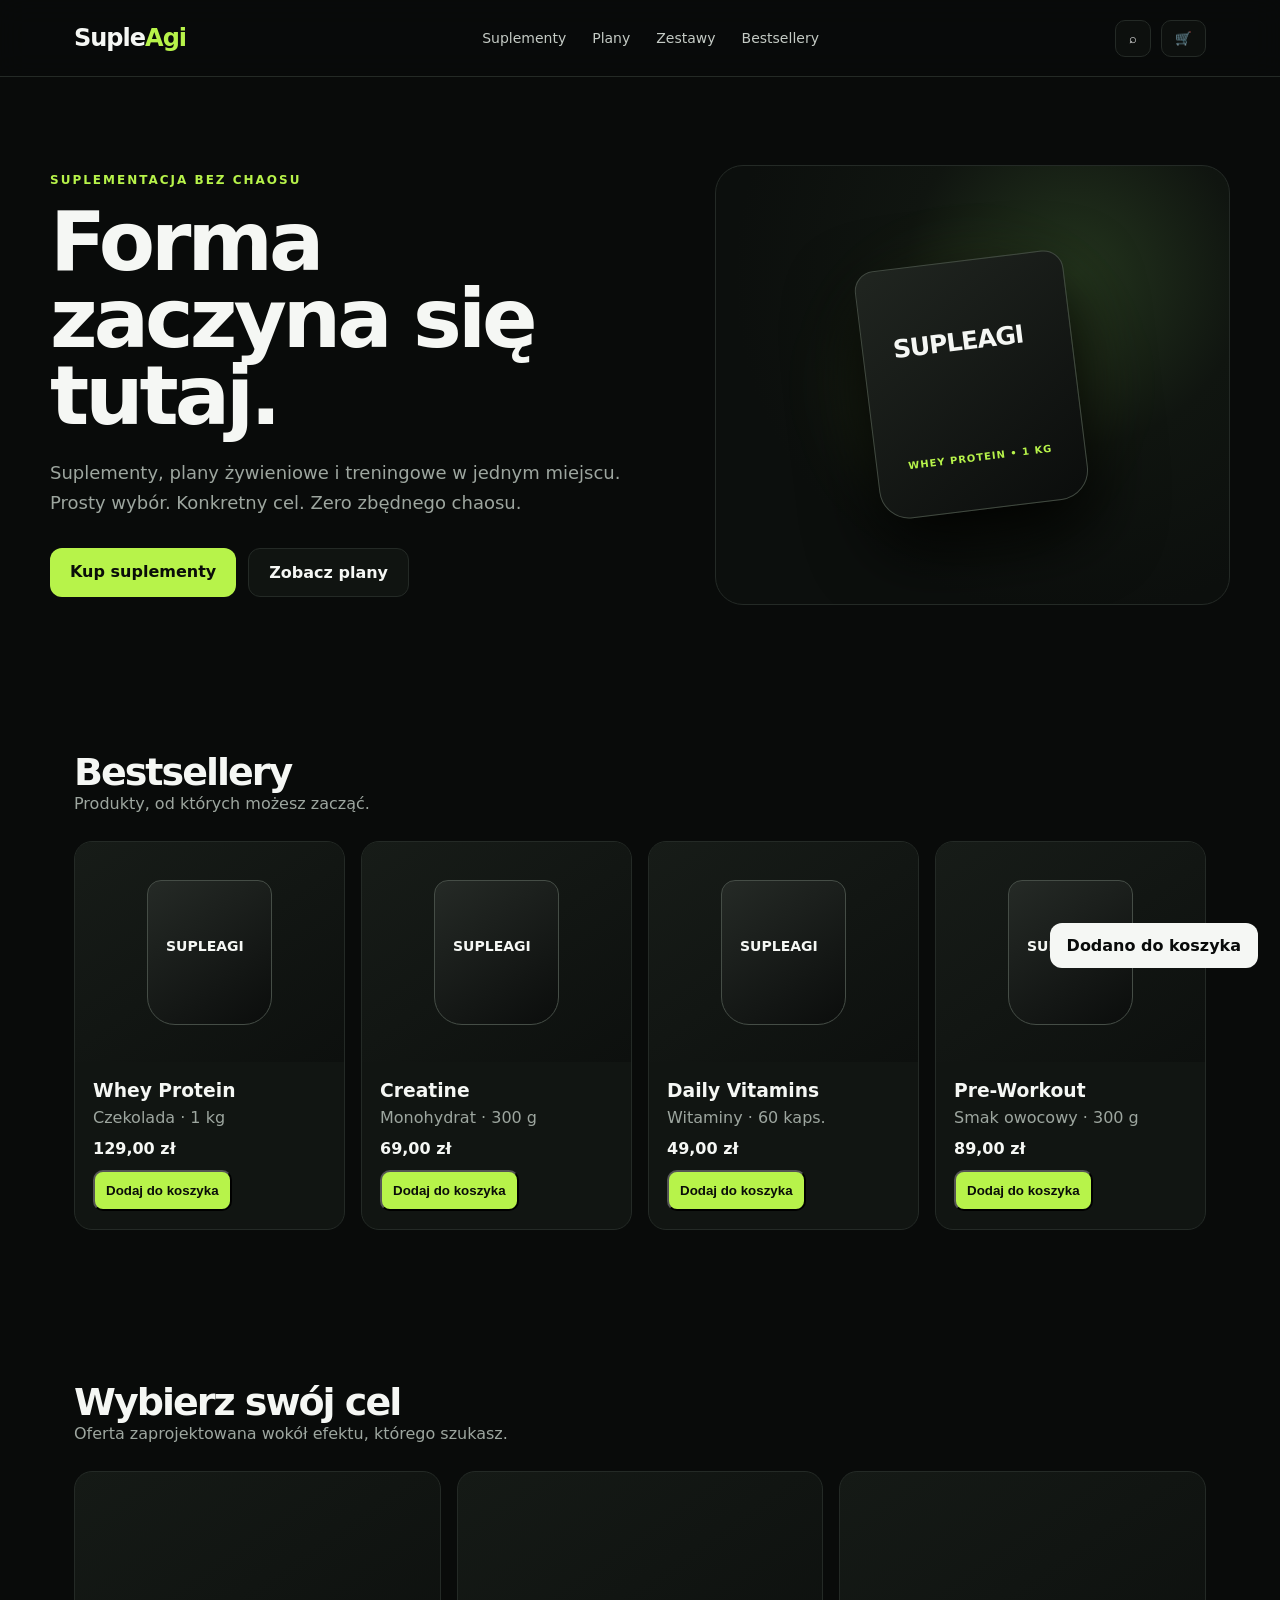
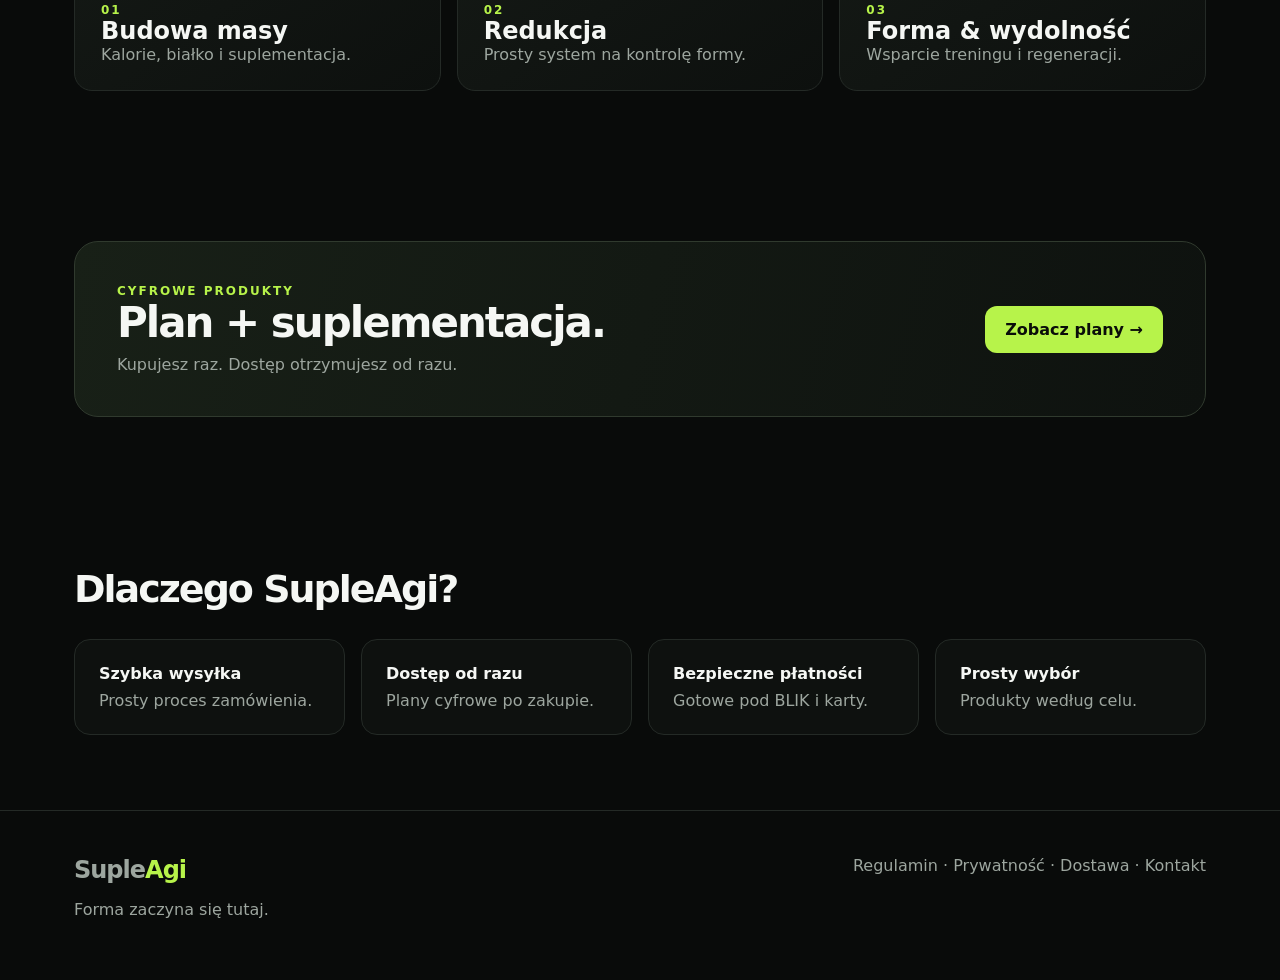
==== supleagi-demo/index.html @ 90909246 "Add SupleAgi storefront demo" ====
<!doctype html>
<html lang="pl">
<head>
<meta charset="utf-8">
<meta name="viewport" content="width=device-width,initial-scale=1">
<title>SupleAgi — Forma zaczyna się tutaj.</title>
<style>
:root{--bg:#090b0a;--card:#111512;--line:#242a26;--text:#f5f7f4;--muted:#9da69f;--accent:#b7f34a;--max:1180px}
*{box-sizing:border-box}html{scroll-behavior:smooth}body{margin:0;background:var(--bg);color:var(--text);font-family:Inter,system-ui,-apple-system,Segoe UI,sans-serif}
a{color:inherit;text-decoration:none}.wrap{max-width:var(--max);margin:auto;padding:0 24px}
header{position:sticky;top:0;z-index:10;background:rgba(9,11,10,.9);backdrop-filter:blur(14px);border-bottom:1px solid var(--line)}
.nav{height:76px;display:flex;align-items:center;justify-content:space-between;gap:24px}.logo{font-weight:900;font-size:24px;letter-spacing:-1px}.logo span{color:var(--accent)}
nav{display:flex;gap:26px;color:#c4cbc5;font-size:14px}nav a:hover{color:var(--accent)}
.actions{display:flex;gap:10px}.icon{border:1px solid var(--line);background:#0d100e;color:white;border-radius:10px;padding:10px 13px}
.hero{padding:88px 0 70px;display:grid;grid-template-columns:1.08fr .92fr;gap:60px;align-items:center}.eyebrow{color:var(--accent);font-size:12px;font-weight:800;letter-spacing:2px;text-transform:uppercase}
h1{font-size:clamp(48px,7vw,82px);line-height:.94;letter-spacing:-4px;margin:16px 0 24px}.lead{color:var(--muted);font-size:18px;line-height:1.65;max-width:590px}
.buttons{display:flex;gap:12px;margin-top:30px;flex-wrap:wrap}.btn{padding:14px 20px;border-radius:12px;font-weight:800}.primary{background:var(--accent);color:#0a0d09}.secondary{border:1px solid var(--line);background:#101411}
.visual{min-height:440px;border:1px solid var(--line);border-radius:28px;background:radial-gradient(circle at 70% 25%,#24351e 0,#101510 35%,#0c0f0d 70%);display:grid;place-items:center;position:relative;overflow:hidden}
.visual:after{content:"";position:absolute;width:260px;height:260px;border-radius:50%;background:rgba(183,243,74,.08);filter:blur(30px)}
.pack{position:relative;z-index:1;width:210px;height:250px;background:linear-gradient(145deg,#202520,#0b0d0c);border:1px solid #414941;border-radius:20px 20px 30px 30px;box-shadow:0 30px 70px #000;transform:rotate(-7deg)}
.pack:before{content:"SUPLEAGI";position:absolute;top:65px;left:30px;font-weight:900;font-size:25px;letter-spacing:-1px}.pack:after{content:"WHEY PROTEIN • 1 KG";position:absolute;left:31px;bottom:46px;color:var(--accent);font-size:10px;font-weight:800;letter-spacing:1px}
section{padding:75px 0}.section-head{display:flex;justify-content:space-between;align-items:end;gap:20px;margin-bottom:28px}.section-head h2{font-size:38px;letter-spacing:-2px;margin:0}.muted{color:var(--muted)}
.grid{display:grid;grid-template-columns:repeat(4,1fr);gap:16px}.card{background:var(--card);border:1px solid var(--line);border-radius:18px;overflow:hidden}.product-img{height:220px;background:linear-gradient(145deg,#171c18,#0d100e);display:grid;place-items:center}.jar{width:125px;height:145px;border-radius:14px 14px 28px 28px;background:linear-gradient(145deg,#252a26,#0b0d0c);border:1px solid #454d46;position:relative}.jar:after{content:"SUPLEAGI";position:absolute;top:57px;left:18px;font-weight:900;font-size:14px}.info{padding:18px}.info h3{margin:0 0 7px}.price{font-weight:900;margin:12px 0}.buy{display:block;text-align:center;background:var(--accent);color:#0a0d09;padding:11px;border-radius:10px;font-weight:800}
.goals{grid-template-columns:repeat(3,1fr)}.goal{min-height:220px;padding:26px;display:flex;flex-direction:column;justify-content:end;background:linear-gradient(145deg,#151a16,#0d100e)}.goal b{font-size:24px}.banner{border:1px solid #303a2e;border-radius:24px;padding:42px;background:linear-gradient(105deg,#182017,#0e120f);display:flex;justify-content:space-between;align-items:center;gap:30px}.banner h2{font-size:42px;letter-spacing:-2px;margin:0 0 8px}
.features{grid-template-columns:repeat(4,1fr)}.feature{padding:24px;border:1px solid var(--line);border-radius:16px;background:#0e110f}.feature strong{display:block;margin-bottom:8px}
footer{border-top:1px solid var(--line);padding:45px 0;color:var(--muted)}.foot{display:flex;justify-content:space-between;gap:30px}.toast{position:fixed;right:22px;bottom:22px;background:#f5f7f4;color:#090b0a;padding:13px 17px;border-radius:12px;font-weight:800;transform:translateY(90px);transition:.25s;z-index:20}.toast.show{transform:translateY(0)}
@media(max-width:850px){nav{display:none}.hero{grid-template-columns:1fr;padding-top:55px}.grid,.features{grid-template-columns:repeat(2,1fr)}.goals{grid-template-columns:1fr}.banner{flex-direction:column;align-items:flex-start}.visual{min-height:340px}}
@media(max-width:560px){.grid,.features{grid-template-columns:1fr}.wrap{padding:0 16px}h1{letter-spacing:-2.5px}.section-head{display:block}.section-head h2{margin-bottom:8px}.foot{flex-direction:column}}
</style>
</head>
<body>
<header><div class="wrap nav"><a class="logo" href="#">Suple<span>Agi</span></a><nav><a href="#suplementy">Suplementy</a><a href="#plany">Plany</a><a href="#zestawy">Zestawy</a><a href="#bestsellery">Bestsellery</a></nav><div class="actions"><button class="icon">⌕</button><button class="icon">🛒</button></div></div></header>

<main>
<section class="hero wrap"><div><div class="eyebrow">Suplementacja bez chaosu</div><h1>Forma zaczyna się tutaj.</h1><p class="lead">Suplementy, plany żywieniowe i treningowe w jednym miejscu. Prosty wybór. Konkretny cel. Zero zbędnego chaosu.</p><div class="buttons"><a class="btn primary" href="#bestsellery">Kup suplementy</a><a class="btn secondary" href="#plany">Zobacz plany</a></div></div><div class="visual"><div class="pack"></div></div></section>

<section id="bestsellery"><div class="wrap"><div class="section-head"><div><h2>Bestsellery</h2><div class="muted">Produkty, od których możesz zacząć.</div></div></div><div class="grid">
<article class="card"><div class="product-img"><div class="jar"></div></div><div class="info"><h3>Whey Protein</h3><div class="muted">Czekolada · 1 kg</div><div class="price">129,00 zł</div><button class="buy" onclick="add('Whey Protein')">Dodaj do koszyka</button></div></article><article class="card"><div class="product-img"><div class="jar"></div></div><div class="info"><h3>Creatine</h3><div class="muted">Monohydrat · 300 g</div><div class="price">69,00 zł</div><button class="buy" onclick="add('Creatine')">Dodaj do koszyka</button></div></article><article class="card"><div class="product-img"><div class="jar"></div></div><div class="info"><h3>Daily Vitamins</h3><div class="muted">Witaminy · 60 kaps.</div><div class="price">49,00 zł</div><button class="buy" onclick="add('Daily Vitamins')">Dodaj do koszyka</button></div></article><article class="card"><div class="product-img"><div class="jar"></div></div><div class="info"><h3>Pre-Workout</h3><div class="muted">Smak owocowy · 300 g</div><div class="price">89,00 zł</div><button class="buy" onclick="add('Pre-Workout')">Dodaj do koszyka</button></div></article>
</div></div></section>

<section id="suplementy"><div class="wrap"><div class="section-head"><div><h2>Wybierz swój cel</h2><div class="muted">Oferta zaprojektowana wokół efektu, którego szukasz.</div></div></div><div class="grid goals"><a class="card goal" href="#"><span class="eyebrow">01</span><b>Budowa masy</b><span class="muted">Kalorie, białko i suplementacja.</span></a><a class="card goal" href="#"><span class="eyebrow">02</span><b>Redukcja</b><span class="muted">Prosty system na kontrolę formy.</span></a><a class="card goal" href="#"><span class="eyebrow">03</span><b>Forma & wydolność</b><span class="muted">Wsparcie treningu i regeneracji.</span></a></div></div></section>

<section id="plany"><div class="wrap"><div class="banner"><div><div class="eyebrow">Cyfrowe produkty</div><h2>Plan + suplementacja.</h2><div class="muted">Kupujesz raz. Dostęp otrzymujesz od razu.</div></div><a class="btn primary" href="#">Zobacz plany →</a></div></div></section>

<section id="zestawy"><div class="wrap"><div class="section-head"><div><h2>Dlaczego SupleAgi?</h2></div></div><div class="grid features"><div class="feature"><strong>Szybka wysyłka</strong><span class="muted">Prosty proces zamówienia.</span></div><div class="feature"><strong>Dostęp od razu</strong><span class="muted">Plany cyfrowe po zakupie.</span></div><div class="feature"><strong>Bezpieczne płatności</strong><span class="muted">Gotowe pod BLIK i karty.</span></div><div class="feature"><strong>Prosty wybór</strong><span class="muted">Produkty według celu.</span></div></div></div></section>
</main>
<footer><div class="wrap foot"><div><b class="logo">Suple<span>Agi</span></b><p>Forma zaczyna się tutaj.</p></div><div>Regulamin · Prywatność · Dostawa · Kontakt</div></div></footer><div id="toast" class="toast">Dodano do koszyka</div>
<script>function add(n){const t=document.getElementById('toast');t.textContent=n+' — dodano do koszyka';t.classList.add('show');setTimeout(()=>t.classList.remove('show'),1800)}</script>
</body></html>
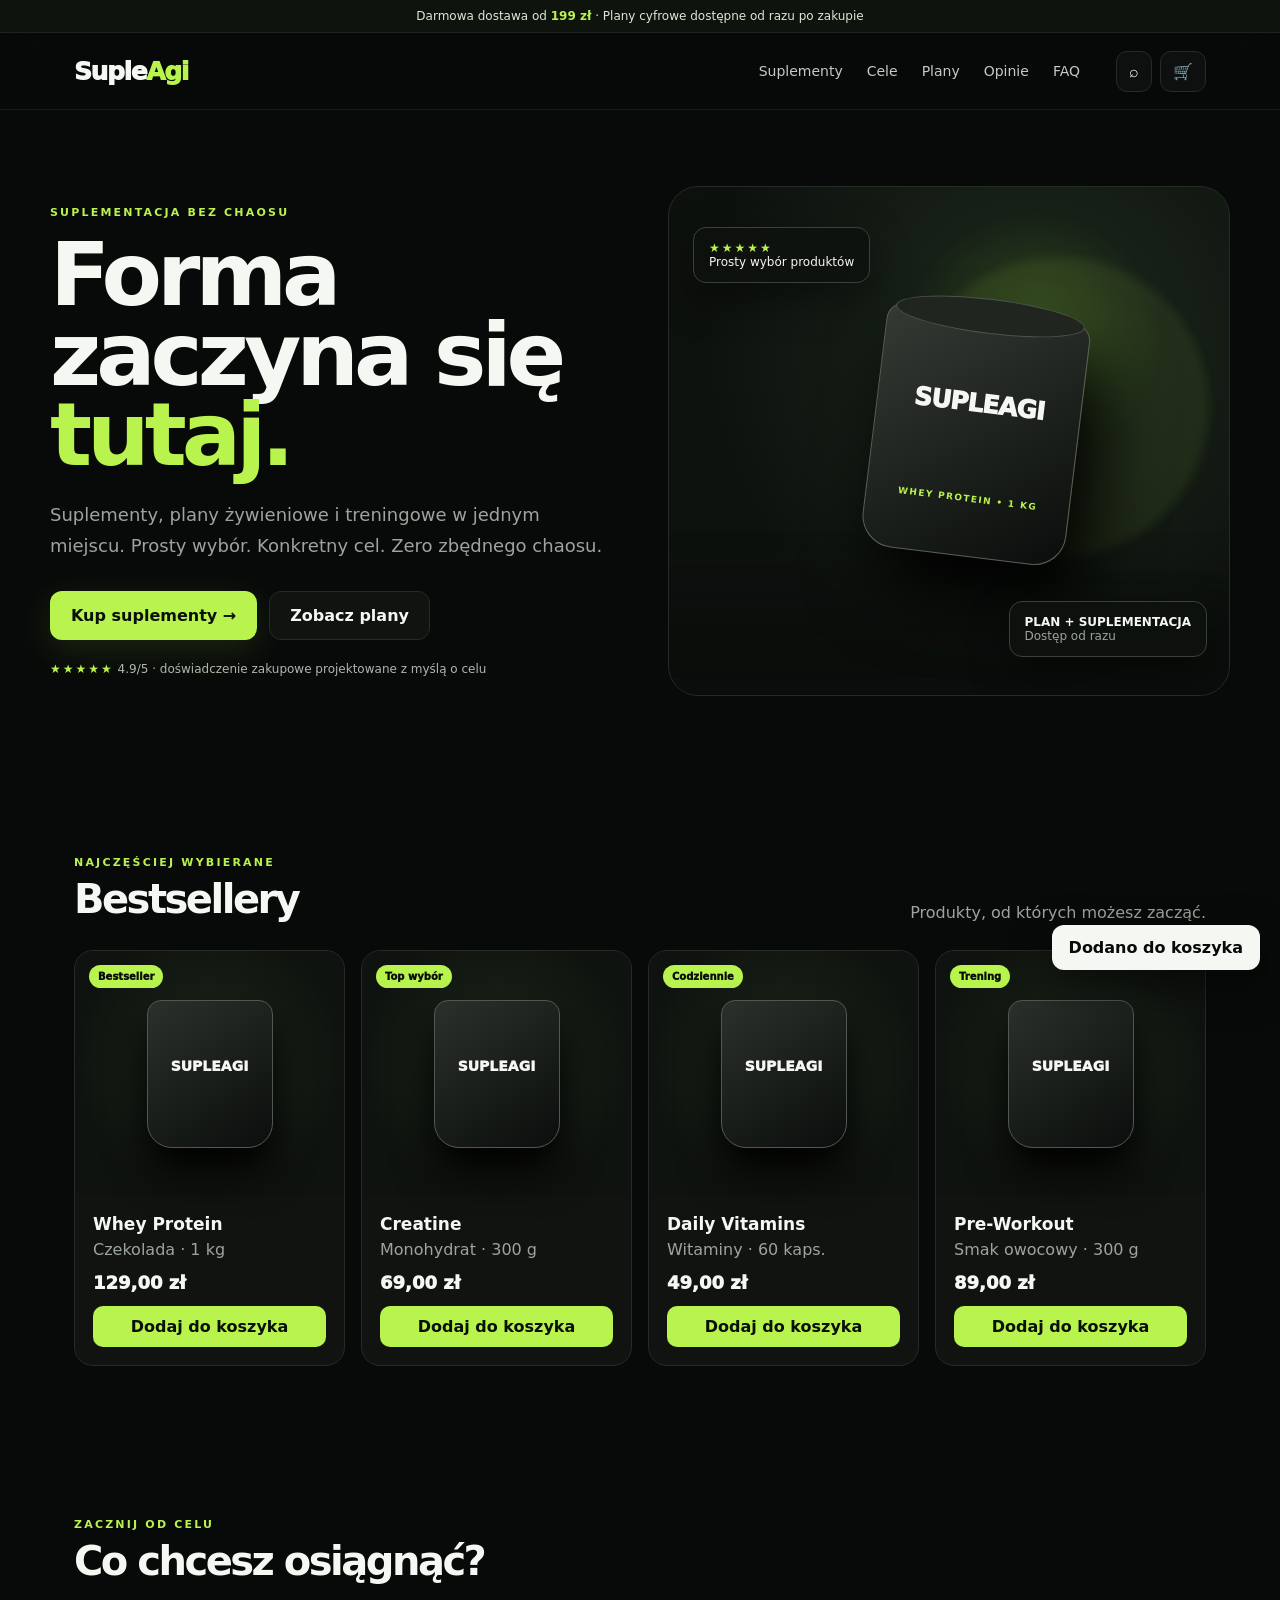
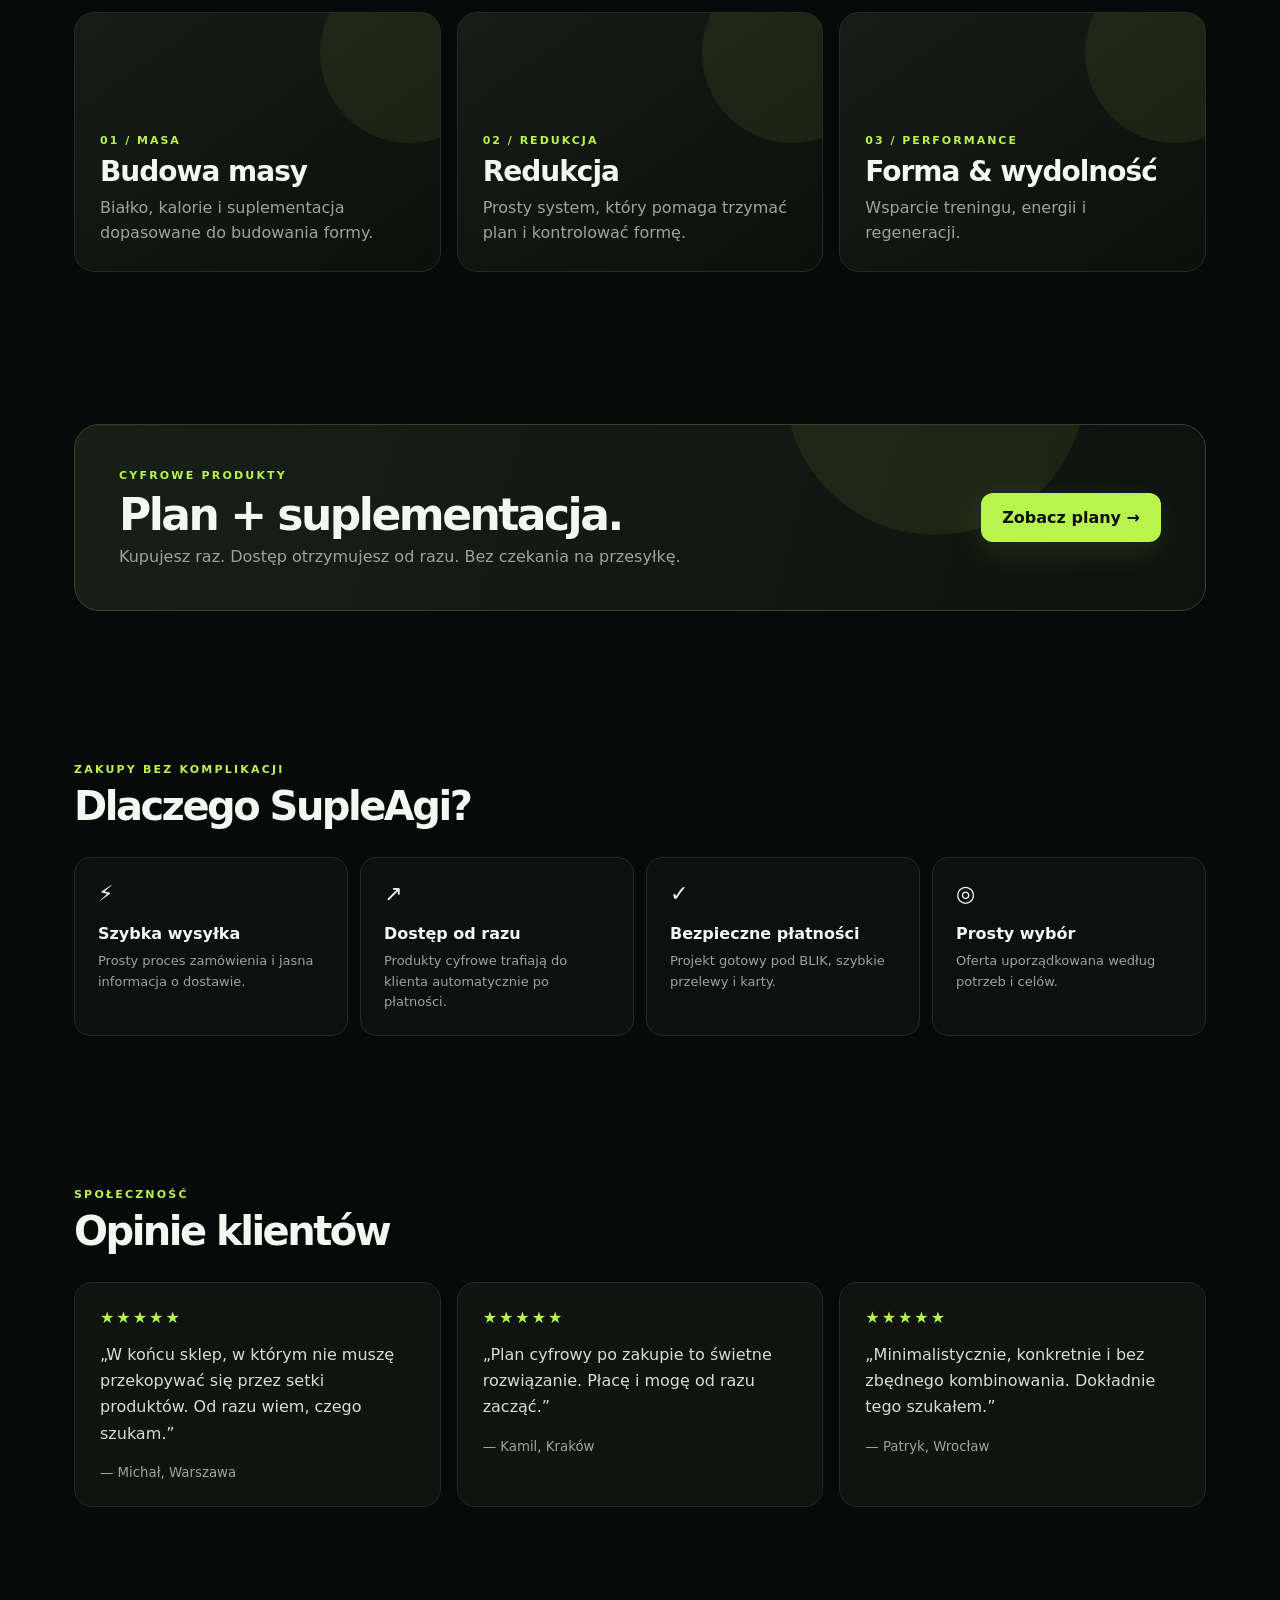
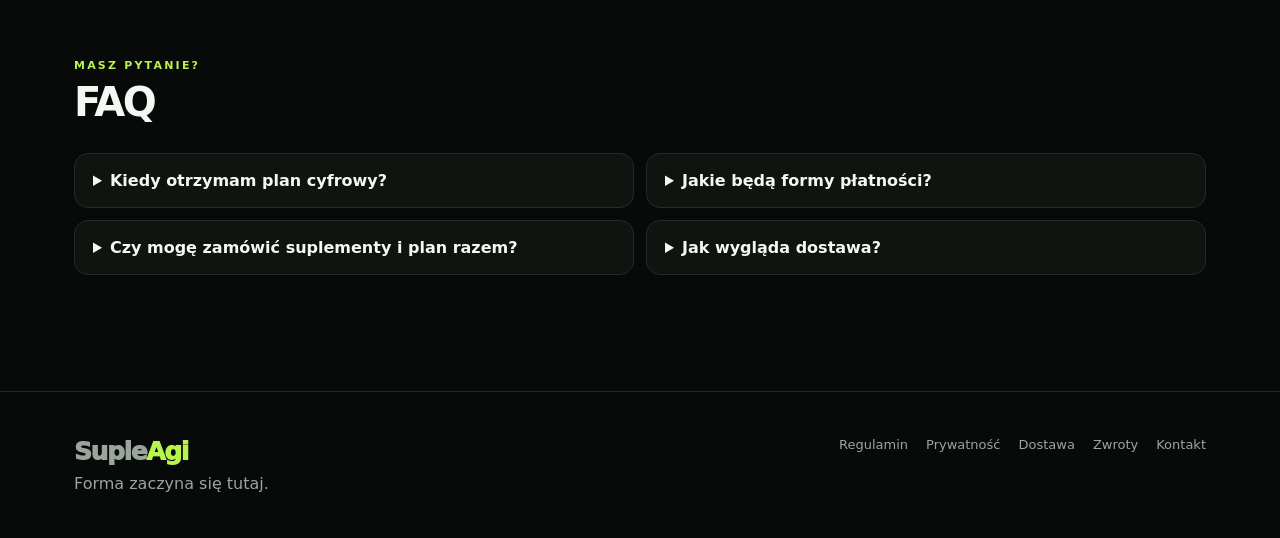
==== commit c7c5dc7c: "Upgrade SupleAgi demo storefront UI" ====
--- a/supleagi-demo/index.html
+++ b/supleagi-demo/index.html
@@ -1,49 +1,75 @@
 <!doctype html>
 <html lang="pl">
 <head>
-<meta charset="utf-8">
-<meta name="viewport" content="width=device-width,initial-scale=1">
+<meta charset="utf-8"><meta name="viewport" content="width=device-width,initial-scale=1">
 <title>SupleAgi — Forma zaczyna się tutaj.</title>
+<meta name="description" content="SupleAgi — suplementy, plany żywieniowe i treningowe.">
 <style>
-:root{--bg:#090b0a;--card:#111512;--line:#242a26;--text:#f5f7f4;--muted:#9da69f;--accent:#b7f34a;--max:1180px}
-*{box-sizing:border-box}html{scroll-behavior:smooth}body{margin:0;background:var(--bg);color:var(--text);font-family:Inter,system-ui,-apple-system,Segoe UI,sans-serif}
-a{color:inherit;text-decoration:none}.wrap{max-width:var(--max);margin:auto;padding:0 24px}
-header{position:sticky;top:0;z-index:10;background:rgba(9,11,10,.9);backdrop-filter:blur(14px);border-bottom:1px solid var(--line)}
-.nav{height:76px;display:flex;align-items:center;justify-content:space-between;gap:24px}.logo{font-weight:900;font-size:24px;letter-spacing:-1px}.logo span{color:var(--accent)}
-nav{display:flex;gap:26px;color:#c4cbc5;font-size:14px}nav a:hover{color:var(--accent)}
-.actions{display:flex;gap:10px}.icon{border:1px solid var(--line);background:#0d100e;color:white;border-radius:10px;padding:10px 13px}
-.hero{padding:88px 0 70px;display:grid;grid-template-columns:1.08fr .92fr;gap:60px;align-items:center}.eyebrow{color:var(--accent);font-size:12px;font-weight:800;letter-spacing:2px;text-transform:uppercase}
-h1{font-size:clamp(48px,7vw,82px);line-height:.94;letter-spacing:-4px;margin:16px 0 24px}.lead{color:var(--muted);font-size:18px;line-height:1.65;max-width:590px}
-.buttons{display:flex;gap:12px;margin-top:30px;flex-wrap:wrap}.btn{padding:14px 20px;border-radius:12px;font-weight:800}.primary{background:var(--accent);color:#0a0d09}.secondary{border:1px solid var(--line);background:#101411}
-.visual{min-height:440px;border:1px solid var(--line);border-radius:28px;background:radial-gradient(circle at 70% 25%,#24351e 0,#101510 35%,#0c0f0d 70%);display:grid;place-items:center;position:relative;overflow:hidden}
-.visual:after{content:"";position:absolute;width:260px;height:260px;border-radius:50%;background:rgba(183,243,74,.08);filter:blur(30px)}
-.pack{position:relative;z-index:1;width:210px;height:250px;background:linear-gradient(145deg,#202520,#0b0d0c);border:1px solid #414941;border-radius:20px 20px 30px 30px;box-shadow:0 30px 70px #000;transform:rotate(-7deg)}
-.pack:before{content:"SUPLEAGI";position:absolute;top:65px;left:30px;font-weight:900;font-size:25px;letter-spacing:-1px}.pack:after{content:"WHEY PROTEIN • 1 KG";position:absolute;left:31px;bottom:46px;color:var(--accent);font-size:10px;font-weight:800;letter-spacing:1px}
-section{padding:75px 0}.section-head{display:flex;justify-content:space-between;align-items:end;gap:20px;margin-bottom:28px}.section-head h2{font-size:38px;letter-spacing:-2px;margin:0}.muted{color:var(--muted)}
-.grid{display:grid;grid-template-columns:repeat(4,1fr);gap:16px}.card{background:var(--card);border:1px solid var(--line);border-radius:18px;overflow:hidden}.product-img{height:220px;background:linear-gradient(145deg,#171c18,#0d100e);display:grid;place-items:center}.jar{width:125px;height:145px;border-radius:14px 14px 28px 28px;background:linear-gradient(145deg,#252a26,#0b0d0c);border:1px solid #454d46;position:relative}.jar:after{content:"SUPLEAGI";position:absolute;top:57px;left:18px;font-weight:900;font-size:14px}.info{padding:18px}.info h3{margin:0 0 7px}.price{font-weight:900;margin:12px 0}.buy{display:block;text-align:center;background:var(--accent);color:#0a0d09;padding:11px;border-radius:10px;font-weight:800}
-.goals{grid-template-columns:repeat(3,1fr)}.goal{min-height:220px;padding:26px;display:flex;flex-direction:column;justify-content:end;background:linear-gradient(145deg,#151a16,#0d100e)}.goal b{font-size:24px}.banner{border:1px solid #303a2e;border-radius:24px;padding:42px;background:linear-gradient(105deg,#182017,#0e120f);display:flex;justify-content:space-between;align-items:center;gap:30px}.banner h2{font-size:42px;letter-spacing:-2px;margin:0 0 8px}
-.features{grid-template-columns:repeat(4,1fr)}.feature{padding:24px;border:1px solid var(--line);border-radius:16px;background:#0e110f}.feature strong{display:block;margin-bottom:8px}
-footer{border-top:1px solid var(--line);padding:45px 0;color:var(--muted)}.foot{display:flex;justify-content:space-between;gap:30px}.toast{position:fixed;right:22px;bottom:22px;background:#f5f7f4;color:#090b0a;padding:13px 17px;border-radius:12px;font-weight:800;transform:translateY(90px);transition:.25s;z-index:20}.toast.show{transform:translateY(0)}
-@media(max-width:850px){nav{display:none}.hero{grid-template-columns:1fr;padding-top:55px}.grid,.features{grid-template-columns:repeat(2,1fr)}.goals{grid-template-columns:1fr}.banner{flex-direction:column;align-items:flex-start}.visual{min-height:340px}}
-@media(max-width:560px){.grid,.features{grid-template-columns:1fr}.wrap{padding:0 16px}h1{letter-spacing:-2.5px}.section-head{display:block}.section-head h2{margin-bottom:8px}.foot{flex-direction:column}}
+:root{--bg:#080a09;--surface:#101310;--surface2:#151915;--line:#252b26;--text:#f5f7f3;--muted:#9ca59d;--green:#b9f34d;--green2:#d7ff86;--max:1180px}
+*{box-sizing:border-box}html{scroll-behavior:smooth}body{margin:0;background:var(--bg);color:var(--text);font-family:Inter,ui-sans-serif,system-ui,-apple-system,Segoe UI,sans-serif}a{text-decoration:none;color:inherit}button{font:inherit;cursor:pointer}.wrap{max-width:var(--max);margin:auto;padding:0 24px}
+.top{background:#0e130d;border-bottom:1px solid #1d241d;text-align:center;padding:9px;color:#dce8d4;font-size:12px}.top b{color:var(--green)}
+header{position:sticky;top:0;z-index:50;background:rgba(8,10,9,.82);backdrop-filter:blur(18px);border-bottom:1px solid rgba(255,255,255,.07)}.nav{height:76px;display:flex;align-items:center;gap:28px}.logo{font-size:25px;font-weight:950;letter-spacing:-1.4px}.logo span{color:var(--green)}nav{display:flex;gap:24px;margin-left:auto;color:#c4cbc4;font-size:14px}nav a:hover{color:var(--green)}.nav-actions{display:flex;gap:8px;margin-left:8px}.ico{border:1px solid var(--line);background:#0d100e;color:#fff;border-radius:11px;padding:10px 12px}
+.hero{padding:76px 0 84px;display:grid;grid-template-columns:1fr 1fr;gap:55px;align-items:center}.eyebrow{color:var(--green);font-size:11px;font-weight:900;letter-spacing:2.2px;text-transform:uppercase}.hero h1{font-size:clamp(54px,7vw,88px);line-height:.91;letter-spacing:-5px;margin:16px 0 25px}.hero h1 em{font-style:normal;color:var(--green)}.lead{font-size:18px;line-height:1.7;color:var(--muted);max-width:590px}.actions{display:flex;gap:12px;margin-top:30px;flex-wrap:wrap}.btn{display:inline-flex;align-items:center;justify-content:center;padding:14px 20px;border-radius:12px;font-weight:900;border:1px solid transparent}.primary{background:var(--green);color:#091008;box-shadow:0 10px 35px rgba(185,243,77,.12)}.secondary{background:#101310;border-color:var(--line)}.secondary:hover{border-color:#4b554c}
+.hero-art{min-height:510px;border:1px solid var(--line);border-radius:30px;position:relative;overflow:hidden;background:radial-gradient(circle at 65% 30%,#30491f 0,#172017 25%,#0d110e 66%)}.hero-art:before{content:"";position:absolute;inset:auto -10% -25% -10%;height:55%;background:linear-gradient(transparent,#070907);filter:blur(10px)}.orb{position:absolute;width:300px;height:300px;border-radius:50%;background:rgba(185,243,77,.08);filter:blur(5px);right:20px;top:70px}
+.tub{position:absolute;z-index:2;width:205px;height:245px;right:27%;top:125px;border-radius:18px 18px 32px 32px;border:1px solid #566052;background:linear-gradient(145deg,#343a34,#0a0d0b);box-shadow:20px 40px 70px #000;transform:rotate(7deg)}.tub:before{content:"SUPLEAGI";position:absolute;left:23px;right:23px;top:76px;text-align:center;font-weight:950;font-size:25px;letter-spacing:-1px}.tub:after{content:"WHEY PROTEIN • 1 KG";position:absolute;left:23px;right:23px;bottom:52px;text-align:center;color:var(--green);font-size:9px;font-weight:900;letter-spacing:1.4px}.lid{position:absolute;width:190px;height:35px;left:7px;top:-15px;border-radius:50%;background:#20251f;border:1px solid #4b534b}
+.float{position:absolute;z-index:3;background:rgba(15,18,15,.86);border:1px solid #394239;backdrop-filter:blur(10px);padding:13px 15px;border-radius:13px;box-shadow:0 15px 40px #0006;font-size:12px}.f1{left:24px;top:40px}.f2{right:22px;bottom:38px}.stars{color:var(--green);letter-spacing:2px}
+section{padding:76px 0}.section-title{display:flex;justify-content:space-between;align-items:end;gap:25px;margin-bottom:28px}.section-title h2{font-size:40px;letter-spacing:-2.5px;margin:7px 0 0}.section-title p{margin:0;color:var(--muted)}
+.products{display:grid;grid-template-columns:repeat(4,1fr);gap:16px}.product{background:var(--surface);border:1px solid var(--line);border-radius:19px;overflow:hidden;transition:.25s}.product:hover{transform:translateY(-5px);border-color:#465044}.pimage{height:245px;display:grid;place-items:center;background:radial-gradient(circle at 50% 45%,#1e2a1c,#0f130f 70%);position:relative}.badge{position:absolute;top:14px;left:14px;background:var(--green);color:#091008;font-size:10px;font-weight:950;padding:6px 9px;border-radius:999px}.mini-tub{width:126px;height:148px;border-radius:14px 14px 25px 25px;border:1px solid #505850;background:linear-gradient(145deg,#2a302b,#0b0e0c);position:relative;box-shadow:0 25px 40px #000}.mini-tub:after{content:"SUPLEAGI";position:absolute;top:57px;left:0;right:0;text-align:center;font-weight:950;font-size:14px}.pinfo{padding:18px}.pinfo h3{margin:0 0 6px;font-size:17px}.muted{color:var(--muted)}.price{font-size:18px;font-weight:950;margin:13px 0}.buy{width:100%;border:0;background:var(--green);color:#091008;border-radius:10px;padding:11px;font-weight:900}.buy:hover{background:var(--green2)}
+.goal-grid{display:grid;grid-template-columns:repeat(3,1fr);gap:16px}.goal{min-height:260px;border:1px solid var(--line);border-radius:20px;padding:25px;display:flex;flex-direction:column;justify-content:end;position:relative;overflow:hidden;background:linear-gradient(145deg,#171c17,#0c100d)}.goal:before{content:"";position:absolute;width:180px;height:180px;border-radius:50%;background:rgba(185,243,77,.07);right:-60px;top:-50px}.goal .num{color:var(--green);font-size:11px;font-weight:900;letter-spacing:2px}.goal h3{font-size:28px;letter-spacing:-1px;margin:8px 0}.goal p{margin:0;line-height:1.55}
+.plan{border:1px solid #35432e;border-radius:25px;padding:44px;background:linear-gradient(105deg,#172016,#0d120e);display:grid;grid-template-columns:1fr auto;gap:30px;align-items:center;position:relative;overflow:hidden}.plan:after{content:"";position:absolute;width:300px;height:300px;border-radius:50%;background:rgba(185,243,77,.08);right:120px;top:-190px}.plan h2{font-size:44px;letter-spacing:-2.5px;margin:7px 0}.plan p{color:var(--muted);margin:0}.plan .btn{position:relative;z-index:1}
+.perks{display:grid;grid-template-columns:repeat(4,1fr);gap:12px}.perk{padding:23px;border:1px solid var(--line);background:#0d100e;border-radius:16px}.perk .symbol{font-size:22px;margin-bottom:18px}.perk strong{display:block;margin-bottom:7px}.perk span{font-size:13px;line-height:1.5;color:var(--muted)}
+.testimonials{display:grid;grid-template-columns:repeat(3,1fr);gap:16px}.quote{padding:25px;border:1px solid var(--line);border-radius:18px;background:var(--surface)}.quote p{line-height:1.65;color:#d8ddd8;margin:15px 0}.quote small{color:var(--muted)}
+.faq{display:grid;grid-template-columns:1fr 1fr;gap:12px}.faq details{border:1px solid var(--line);background:var(--surface);border-radius:14px;padding:17px 18px}.faq summary{cursor:pointer;font-weight:800}.faq p{color:var(--muted);line-height:1.6}
+footer{margin-top:40px;border-top:1px solid var(--line);padding:45px 0;color:var(--muted)}.footer{display:flex;justify-content:space-between;gap:30px}.footer-links{display:flex;gap:18px;flex-wrap:wrap;font-size:13px}
+.cart{position:fixed;right:20px;bottom:20px;z-index:100;background:#f5f7f3;color:#090b09;padding:13px 17px;border-radius:12px;font-weight:900;box-shadow:0 15px 40px #0008;transform:translateY(90px);transition:.25s}.cart.show{transform:translateY(0)}
+@media(max-width:900px){nav{display:none}.hero{grid-template-columns:1fr}.hero-art{min-height:420px}.products{grid-template-columns:repeat(2,1fr)}.perks{grid-template-columns:repeat(2,1fr)}.testimonials,.faq{grid-template-columns:1fr}.plan{grid-template-columns:1fr}.goal-grid{grid-template-columns:1fr}}
+@media(max-width:560px){.wrap{padding:0 16px}.hero{padding-top:48px}.hero h1{font-size:54px;letter-spacing:-3px}.hero-art{min-height:350px}.tub{transform:scale(.8) rotate(7deg);right:17%;top:90px}.products,.perks{grid-template-columns:1fr}.section-title{display:block}.section-title h2{font-size:34px}.plan h2{font-size:35px}.footer{flex-direction:column}}
 </style>
 </head>
 <body>
-<header><div class="wrap nav"><a class="logo" href="#">Suple<span>Agi</span></a><nav><a href="#suplementy">Suplementy</a><a href="#plany">Plany</a><a href="#zestawy">Zestawy</a><a href="#bestsellery">Bestsellery</a></nav><div class="actions"><button class="icon">⌕</button><button class="icon">🛒</button></div></div></header>
+<div class="top">Darmowa dostawa od <b>199 zł</b> · Plany cyfrowe dostępne od razu po zakupie</div>
+<header><div class="wrap nav"><a class="logo" href="#">Suple<span>Agi</span></a><nav><a href="#produkty">Suplementy</a><a href="#cele">Cele</a><a href="#plany">Plany</a><a href="#opinie">Opinie</a><a href="#faq">FAQ</a></nav><div class="nav-actions"><button class="ico" aria-label="Szukaj">⌕</button><button class="ico" aria-label="Koszyk">🛒</button></div></div></header>
 
 <main>
-<section class="hero wrap"><div><div class="eyebrow">Suplementacja bez chaosu</div><h1>Forma zaczyna się tutaj.</h1><p class="lead">Suplementy, plany żywieniowe i treningowe w jednym miejscu. Prosty wybór. Konkretny cel. Zero zbędnego chaosu.</p><div class="buttons"><a class="btn primary" href="#bestsellery">Kup suplementy</a><a class="btn secondary" href="#plany">Zobacz plany</a></div></div><div class="visual"><div class="pack"></div></div></section>
+<section class="hero wrap"><div><div class="eyebrow">Suplementacja bez chaosu</div><h1>Forma zaczyna się <em>tutaj.</em></h1><p class="lead">Suplementy, plany żywieniowe i treningowe w jednym miejscu. Prosty wybór. Konkretny cel. Zero zbędnego chaosu.</p><div class="actions"><a class="btn primary" href="#produkty">Kup suplementy →</a><a class="btn secondary" href="#plany">Zobacz plany</a></div><div style="margin-top:22px;font-size:12px;color:#aeb7ae"><span class="stars">★★★★★</span> 4.9/5 · doświadczenie zakupowe projektowane z myślą o celu</div></div>
+<div class="hero-art"><div class="orb"></div><div class="float f1"><span class="stars">★★★★★</span><br>Prosty wybór produktów</div><div class="tub"><div class="lid"></div></div><div class="float f2"><b>PLAN + SUPLEMENTACJA</b><br><span class="muted">Dostęp od razu</span></div></div></section>
 
-<section id="bestsellery"><div class="wrap"><div class="section-head"><div><h2>Bestsellery</h2><div class="muted">Produkty, od których możesz zacząć.</div></div></div><div class="grid">
-<article class="card"><div class="product-img"><div class="jar"></div></div><div class="info"><h3>Whey Protein</h3><div class="muted">Czekolada · 1 kg</div><div class="price">129,00 zł</div><button class="buy" onclick="add('Whey Protein')">Dodaj do koszyka</button></div></article><article class="card"><div class="product-img"><div class="jar"></div></div><div class="info"><h3>Creatine</h3><div class="muted">Monohydrat · 300 g</div><div class="price">69,00 zł</div><button class="buy" onclick="add('Creatine')">Dodaj do koszyka</button></div></article><article class="card"><div class="product-img"><div class="jar"></div></div><div class="info"><h3>Daily Vitamins</h3><div class="muted">Witaminy · 60 kaps.</div><div class="price">49,00 zł</div><button class="buy" onclick="add('Daily Vitamins')">Dodaj do koszyka</button></div></article><article class="card"><div class="product-img"><div class="jar"></div></div><div class="info"><h3>Pre-Workout</h3><div class="muted">Smak owocowy · 300 g</div><div class="price">89,00 zł</div><button class="buy" onclick="add('Pre-Workout')">Dodaj do koszyka</button></div></article>
+<section id="produkty"><div class="wrap"><div class="section-title"><div><div class="eyebrow">Najczęściej wybierane</div><h2>Bestsellery</h2></div><p>Produkty, od których możesz zacząć.</p></div><div class="products">
+<article class="product"><div class="pimage"><span class="badge">Bestseller</span><div class="mini-tub"></div></div><div class="pinfo"><h3>Whey Protein</h3><div class="muted">Czekolada · 1 kg</div><div class="price">129,00 zł</div><button class="buy" onclick="add('Whey Protein')">Dodaj do koszyka</button></div></article><article class="product"><div class="pimage"><span class="badge">Top wybór</span><div class="mini-tub"></div></div><div class="pinfo"><h3>Creatine</h3><div class="muted">Monohydrat · 300 g</div><div class="price">69,00 zł</div><button class="buy" onclick="add('Creatine')">Dodaj do koszyka</button></div></article><article class="product"><div class="pimage"><span class="badge">Codziennie</span><div class="mini-tub"></div></div><div class="pinfo"><h3>Daily Vitamins</h3><div class="muted">Witaminy · 60 kaps.</div><div class="price">49,00 zł</div><button class="buy" onclick="add('Daily Vitamins')">Dodaj do koszyka</button></div></article><article class="product"><div class="pimage"><span class="badge">Trening</span><div class="mini-tub"></div></div><div class="pinfo"><h3>Pre-Workout</h3><div class="muted">Smak owocowy · 300 g</div><div class="price">89,00 zł</div><button class="buy" onclick="add('Pre-Workout')">Dodaj do koszyka</button></div></article>
 </div></div></section>
 
-<section id="suplementy"><div class="wrap"><div class="section-head"><div><h2>Wybierz swój cel</h2><div class="muted">Oferta zaprojektowana wokół efektu, którego szukasz.</div></div></div><div class="grid goals"><a class="card goal" href="#"><span class="eyebrow">01</span><b>Budowa masy</b><span class="muted">Kalorie, białko i suplementacja.</span></a><a class="card goal" href="#"><span class="eyebrow">02</span><b>Redukcja</b><span class="muted">Prosty system na kontrolę formy.</span></a><a class="card goal" href="#"><span class="eyebrow">03</span><b>Forma & wydolność</b><span class="muted">Wsparcie treningu i regeneracji.</span></a></div></div></section>
+<section id="cele"><div class="wrap"><div class="section-title"><div><div class="eyebrow">Zacznij od celu</div><h2>Co chcesz osiągnąć?</h2></div></div><div class="goal-grid">
+<a class="goal" href="#"><span class="num">01 / MASA</span><h3>Budowa masy</h3><p class="muted">Białko, kalorie i suplementacja dopasowane do budowania formy.</p></a>
+<a class="goal" href="#"><span class="num">02 / REDUKCJA</span><h3>Redukcja</h3><p class="muted">Prosty system, który pomaga trzymać plan i kontrolować formę.</p></a>
+<a class="goal" href="#"><span class="num">03 / PERFORMANCE</span><h3>Forma & wydolność</h3><p class="muted">Wsparcie treningu, energii i regeneracji.</p></a>
+</div></div></section>
 
-<section id="plany"><div class="wrap"><div class="banner"><div><div class="eyebrow">Cyfrowe produkty</div><h2>Plan + suplementacja.</h2><div class="muted">Kupujesz raz. Dostęp otrzymujesz od razu.</div></div><a class="btn primary" href="#">Zobacz plany →</a></div></div></section>
+<section id="plany"><div class="wrap"><div class="plan"><div><div class="eyebrow">Cyfrowe produkty</div><h2>Plan + suplementacja.</h2><p>Kupujesz raz. Dostęp otrzymujesz od razu. Bez czekania na przesyłkę.</p></div><a class="btn primary" href="#">Zobacz plany →</a></div></div></section>
 
-<section id="zestawy"><div class="wrap"><div class="section-head"><div><h2>Dlaczego SupleAgi?</h2></div></div><div class="grid features"><div class="feature"><strong>Szybka wysyłka</strong><span class="muted">Prosty proces zamówienia.</span></div><div class="feature"><strong>Dostęp od razu</strong><span class="muted">Plany cyfrowe po zakupie.</span></div><div class="feature"><strong>Bezpieczne płatności</strong><span class="muted">Gotowe pod BLIK i karty.</span></div><div class="feature"><strong>Prosty wybór</strong><span class="muted">Produkty według celu.</span></div></div></div></section>
+<section><div class="wrap"><div class="section-title"><div><div class="eyebrow">Zakupy bez komplikacji</div><h2>Dlaczego SupleAgi?</h2></div></div><div class="perks">
+<div class="perk"><div class="symbol">⚡</div><strong>Szybka wysyłka</strong><span>Prosty proces zamówienia i jasna informacja o dostawie.</span></div>
+<div class="perk"><div class="symbol">↗</div><strong>Dostęp od razu</strong><span>Produkty cyfrowe trafiają do klienta automatycznie po płatności.</span></div>
+<div class="perk"><div class="symbol">✓</div><strong>Bezpieczne płatności</strong><span>Projekt gotowy pod BLIK, szybkie przelewy i karty.</span></div>
+<div class="perk"><div class="symbol">◎</div><strong>Prosty wybór</strong><span>Oferta uporządkowana według potrzeb i celów.</span></div>
+</div></div></section>
+
+<section id="opinie"><div class="wrap"><div class="section-title"><div><div class="eyebrow">Społeczność</div><h2>Opinie klientów</h2></div></div><div class="testimonials">
+<div class="quote"><span class="stars">★★★★★</span><p>„W końcu sklep, w którym nie muszę przekopywać się przez setki produktów. Od razu wiem, czego szukam.”</p><small>— Michał, Warszawa</small></div>
+<div class="quote"><span class="stars">★★★★★</span><p>„Plan cyfrowy po zakupie to świetne rozwiązanie. Płacę i mogę od razu zacząć.”</p><small>— Kamil, Kraków</small></div>
+<div class="quote"><span class="stars">★★★★★</span><p>„Minimalistycznie, konkretnie i bez zbędnego kombinowania. Dokładnie tego szukałem.”</p><small>— Patryk, Wrocław</small></div>
+</div></div></section>
+
+<section id="faq"><div class="wrap"><div class="section-title"><div><div class="eyebrow">Masz pytanie?</div><h2>FAQ</h2></div></div><div class="faq">
+<details><summary>Kiedy otrzymam plan cyfrowy?</summary><p>W docelowym sklepie dostęp może być wysyłany automatycznie po zaksięgowaniu płatności.</p></details>
+<details><summary>Jakie będą formy płatności?</summary><p>Demo jest przygotowane pod integrację z BLIK, kartami i szybkimi przelewami.</p></details>
+<details><summary>Czy mogę zamówić suplementy i plan razem?</summary><p>Tak. Docelowy koszyk WooCommerce może obsługiwać produkty fizyczne i cyfrowe w jednym zamówieniu.</p></details>
+<details><summary>Jak wygląda dostawa?</summary><p>Sklep można skonfigurować z dostawą kurierską oraz paczkomatami, np. przez integrację z operatorem logistycznym.</p></details>
+</div></div></section>
 </main>
-<footer><div class="wrap foot"><div><b class="logo">Suple<span>Agi</span></b><p>Forma zaczyna się tutaj.</p></div><div>Regulamin · Prywatność · Dostawa · Kontakt</div></div></footer><div id="toast" class="toast">Dodano do koszyka</div>
-<script>function add(n){const t=document.getElementById('toast');t.textContent=n+' — dodano do koszyka';t.classList.add('show');setTimeout(()=>t.classList.remove('show'),1800)}</script>
+
+<footer><div class="wrap footer"><div><div class="logo">Suple<span>Agi</span></div><div style="margin-top:8px">Forma zaczyna się tutaj.</div></div><div class="footer-links"><a href="#">Regulamin</a><a href="#">Prywatność</a><a href="#">Dostawa</a><a href="#">Zwroty</a><a href="#">Kontakt</a></div></div></footer>
+<div id="cart" class="cart">Dodano do koszyka</div>
+<script>
+function add(name){const c=document.getElementById('cart');c.textContent=name+' — dodano do koszyka';c.classList.add('show');setTimeout(()=>c.classList.remove('show'),1900)}
+</script>
 </body></html>
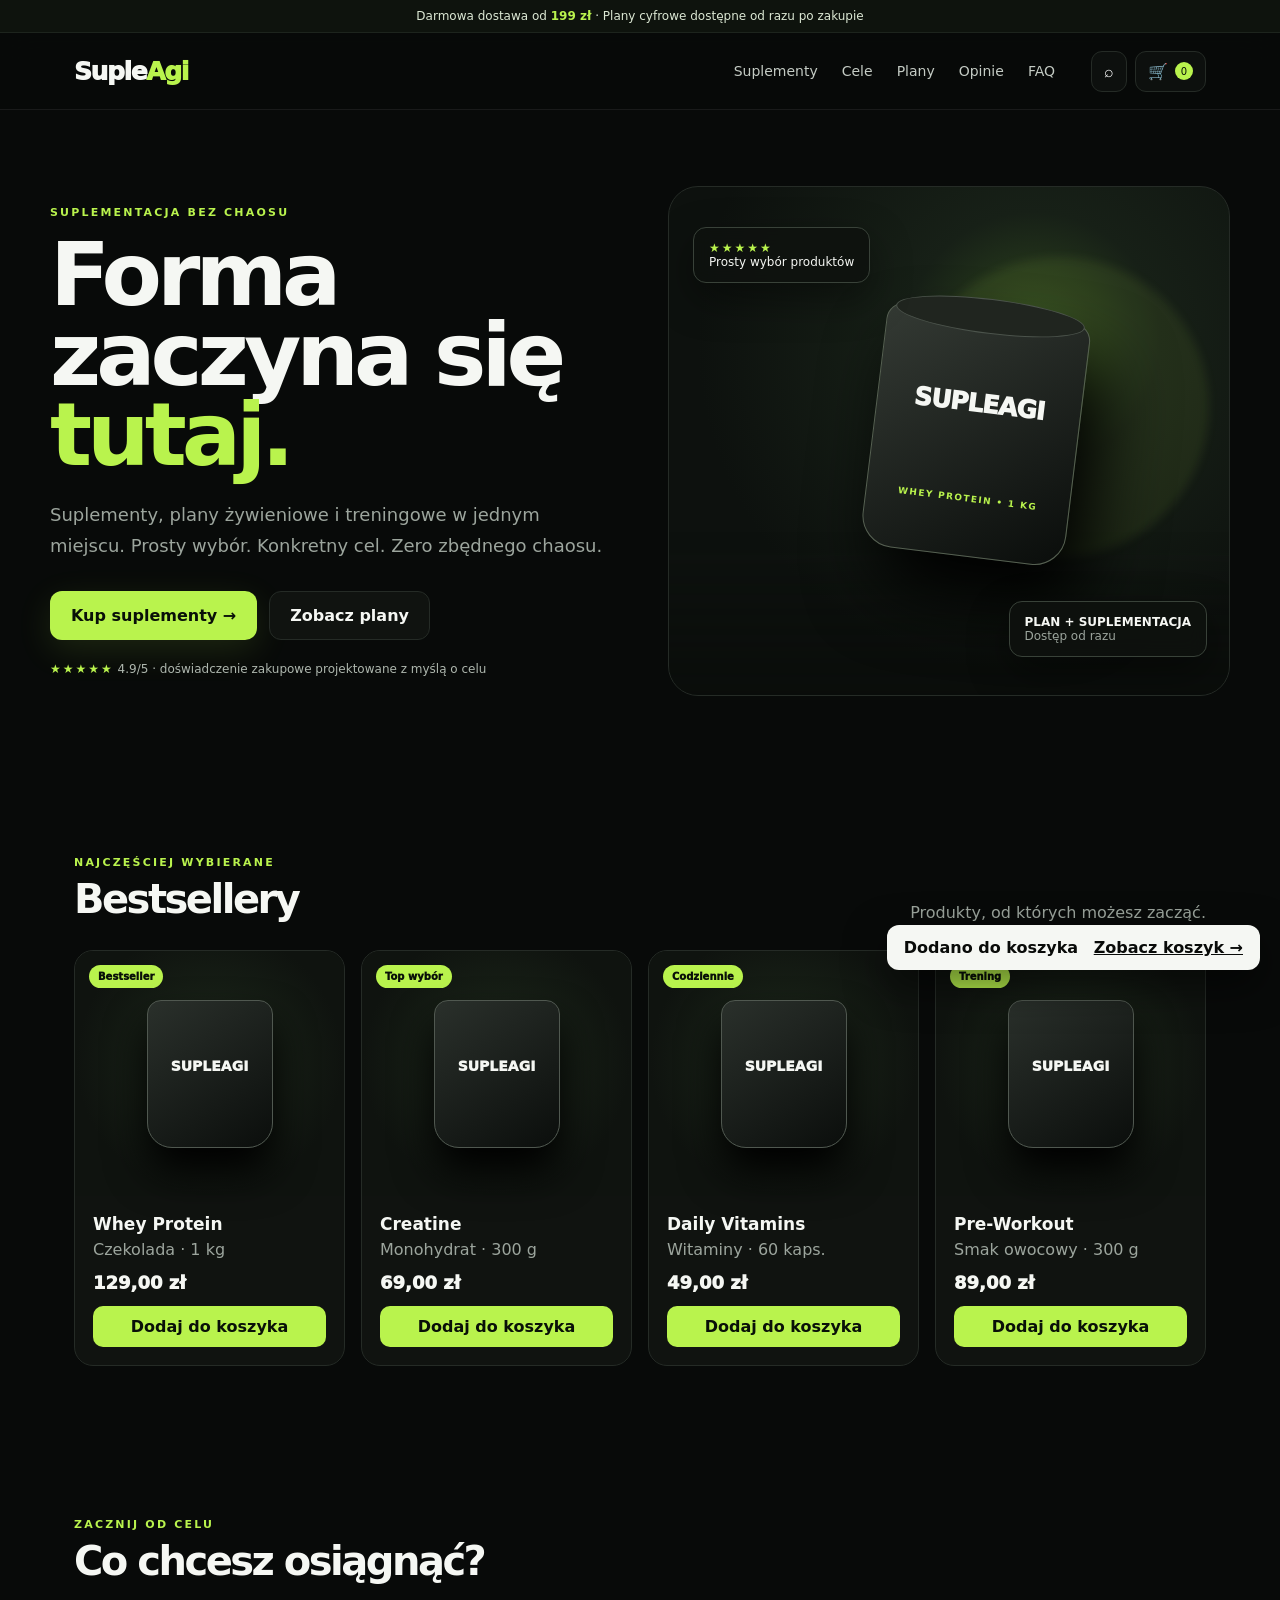
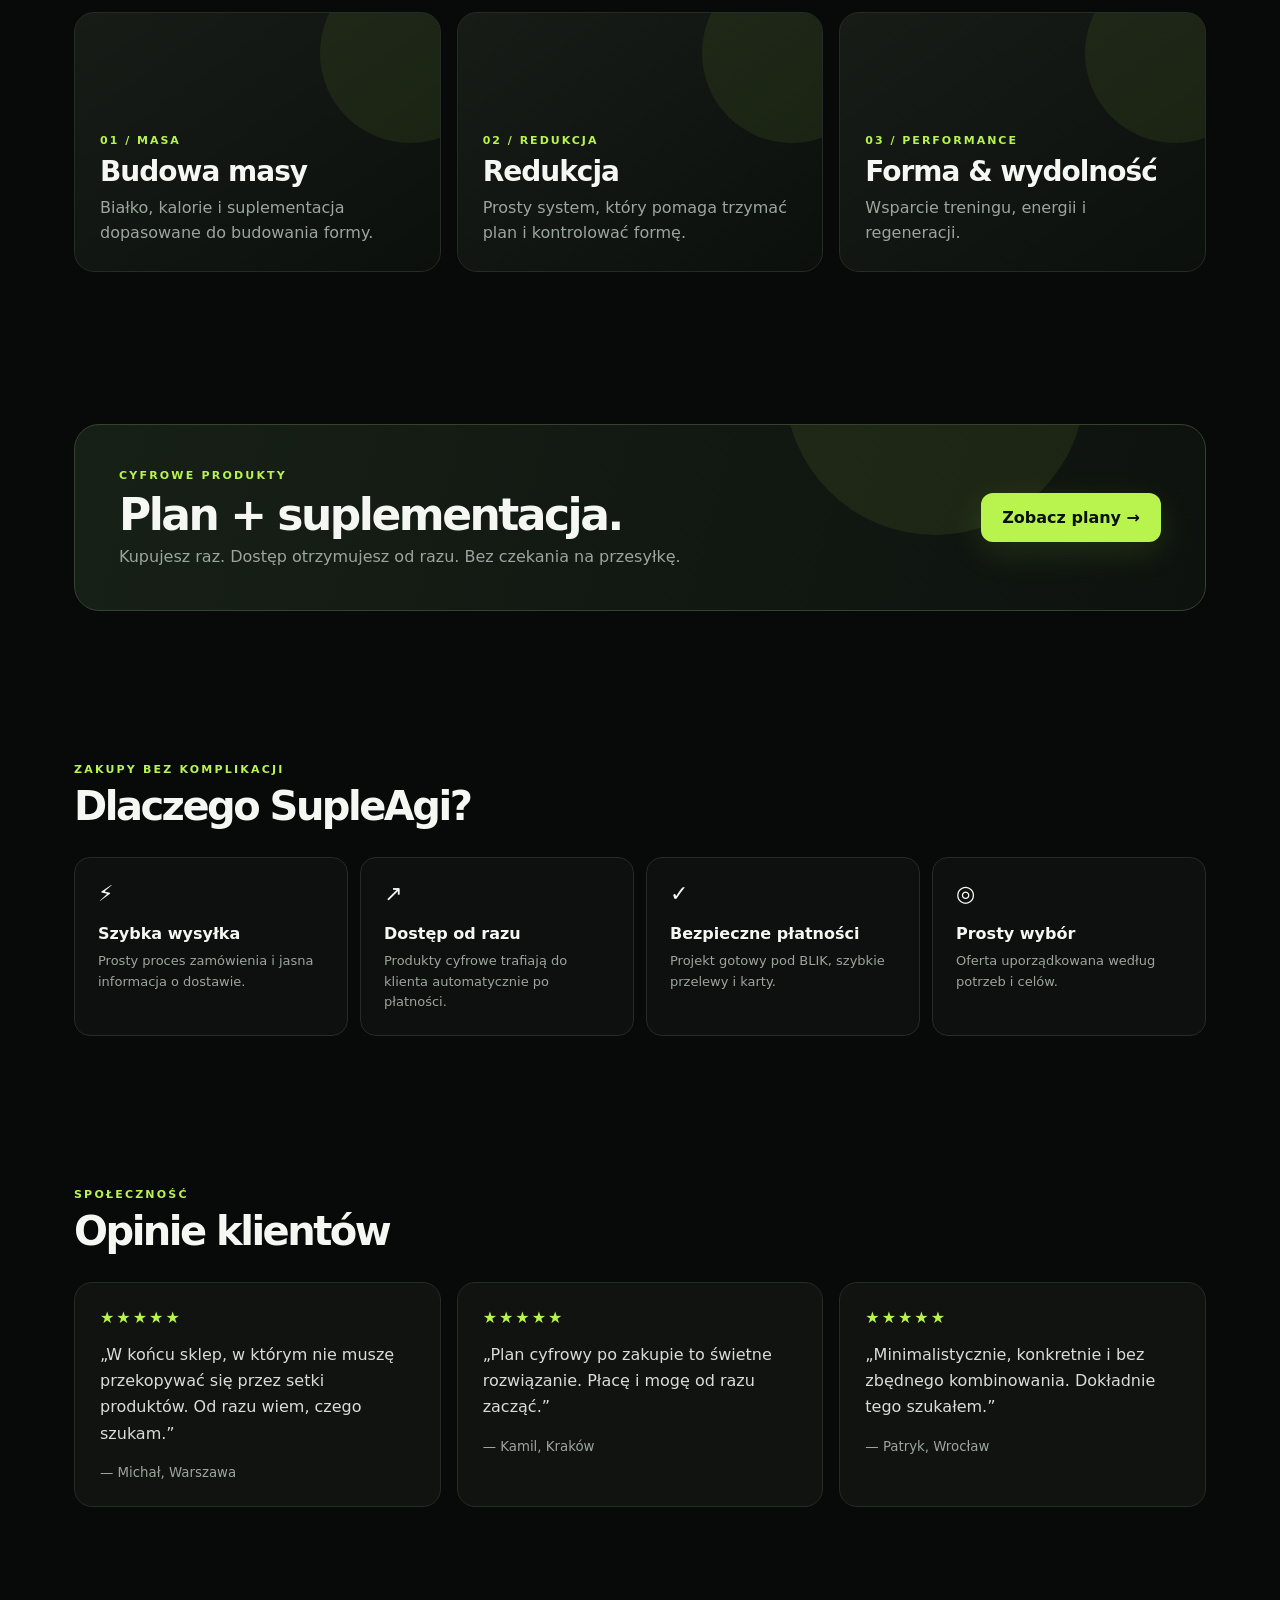
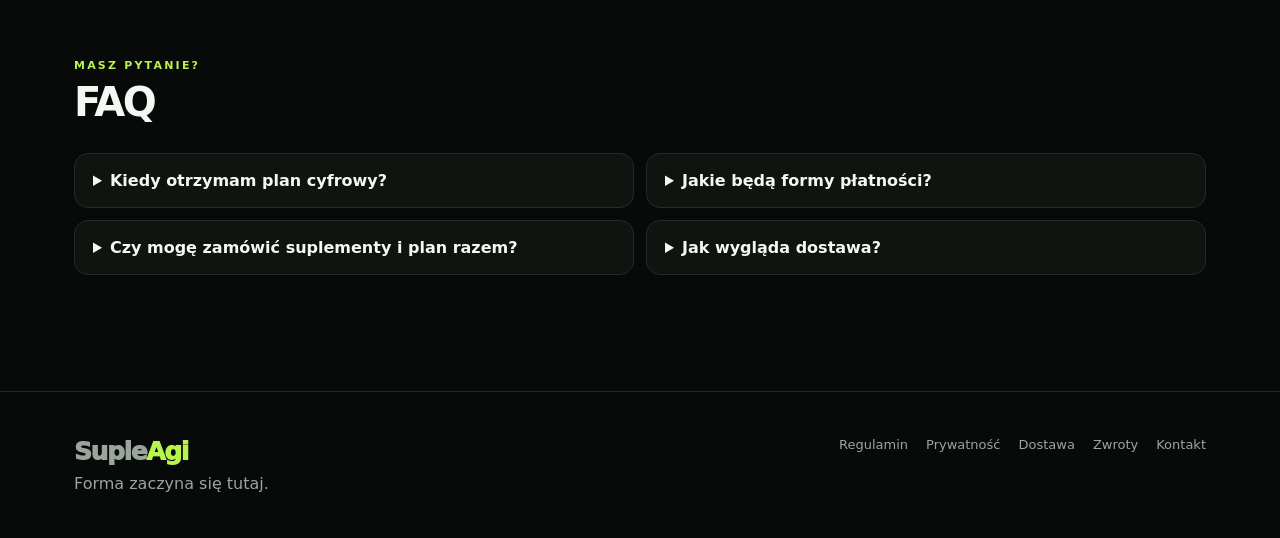
==== commit e22cead2: "Upgrade SupleAgi WOW landing and connect cart" ====
--- a/supleagi-demo/index.html
+++ b/supleagi-demo/index.html
@@ -25,10 +25,10 @@
 @media(max-width:900px){nav{display:none}.hero{grid-template-columns:1fr}.hero-art{min-height:420px}.products{grid-template-columns:repeat(2,1fr)}.perks{grid-template-columns:repeat(2,1fr)}.testimonials,.faq{grid-template-columns:1fr}.plan{grid-template-columns:1fr}.goal-grid{grid-template-columns:1fr}}
 @media(max-width:560px){.wrap{padding:0 16px}.hero{padding-top:48px}.hero h1{font-size:54px;letter-spacing:-3px}.hero-art{min-height:350px}.tub{transform:scale(.8) rotate(7deg);right:17%;top:90px}.products,.perks{grid-template-columns:1fr}.section-title{display:block}.section-title h2{font-size:34px}.plan h2{font-size:35px}.footer{flex-direction:column}}
 </style>
-</head>
+<style>@keyframes rise{from{opacity:0;transform:translateY(24px)}to{opacity:1;transform:none}}@keyframes floaty{0%,100%{transform:translateY(0) rotate(7deg)}50%{transform:translateY(-12px) rotate(7deg)}}.hero>div:first-child{animation:rise .8s ease both}.hero-art{animation:rise 1s .12s ease both}.tub{animation:floaty 4s ease-in-out infinite}.product{animation:rise .7s ease both}.product:nth-child(2){animation-delay:.08s}.product:nth-child(3){animation-delay:.16s}.product:nth-child(4){animation-delay:.24s}.cart-ico{display:inline-flex;gap:7px;align-items:center}.cart-ico #cartCount{min-width:18px;height:18px;border-radius:99px;background:var(--green);color:#091008;font-size:10px;display:grid;place-items:center}.cart a{margin-left:10px;text-decoration:underline}</style></head>
 <body>
 <div class="top">Darmowa dostawa od <b>199 zł</b> · Plany cyfrowe dostępne od razu po zakupie</div>
-<header><div class="wrap nav"><a class="logo" href="#">Suple<span>Agi</span></a><nav><a href="#produkty">Suplementy</a><a href="#cele">Cele</a><a href="#plany">Plany</a><a href="#opinie">Opinie</a><a href="#faq">FAQ</a></nav><div class="nav-actions"><button class="ico" aria-label="Szukaj">⌕</button><button class="ico" aria-label="Koszyk">🛒</button></div></div></header>
+<header><div class="wrap nav"><a class="logo" href="#">Suple<span>Agi</span></a><nav><a href="#produkty">Suplementy</a><a href="#cele">Cele</a><a href="#plany">Plany</a><a href="#opinie">Opinie</a><a href="#faq">FAQ</a></nav><div class="nav-actions"><button class="ico" aria-label="Szukaj">⌕</button><a class="ico cart-ico" aria-label="Koszyk" href="cart.html">🛒 <span id="cartCount">0</span></a></div></div></header>
 
 <main>
 <section class="hero wrap"><div><div class="eyebrow">Suplementacja bez chaosu</div><h1>Forma zaczyna się <em>tutaj.</em></h1><p class="lead">Suplementy, plany żywieniowe i treningowe w jednym miejscu. Prosty wybór. Konkretny cel. Zero zbędnego chaosu.</p><div class="actions"><a class="btn primary" href="#produkty">Kup suplementy →</a><a class="btn secondary" href="#plany">Zobacz plany</a></div><div style="margin-top:22px;font-size:12px;color:#aeb7ae"><span class="stars">★★★★★</span> 4.9/5 · doświadczenie zakupowe projektowane z myślą o celu</div></div>
@@ -68,8 +68,10 @@
 </main>
 
 <footer><div class="wrap footer"><div><div class="logo">Suple<span>Agi</span></div><div style="margin-top:8px">Forma zaczyna się tutaj.</div></div><div class="footer-links"><a href="#">Regulamin</a><a href="#">Prywatność</a><a href="#">Dostawa</a><a href="#">Zwroty</a><a href="#">Kontakt</a></div></div></footer>
-<div id="cart" class="cart">Dodano do koszyka</div>
+<div id="cart" class="cart"><span id="toastText">Dodano do koszyka</span> <a href="cart.html">Zobacz koszyk →</a></div>
+<script src="app.js"></script>
 <script>
-function add(name){const c=document.getElementById('cart');c.textContent=name+' — dodano do koszyka';c.classList.add('show');setTimeout(()=>c.classList.remove('show'),1900)}
+function add(name){const prices={'Whey Protein':129,'Creatine':69,'Daily Vitamins':49,'Pre-Workout':89};addToCart(name,prices[name]||0)}
+window.addEventListener('cart:updated',updateCount);updateCount();
 </script>
-</body></html>+</body></html>
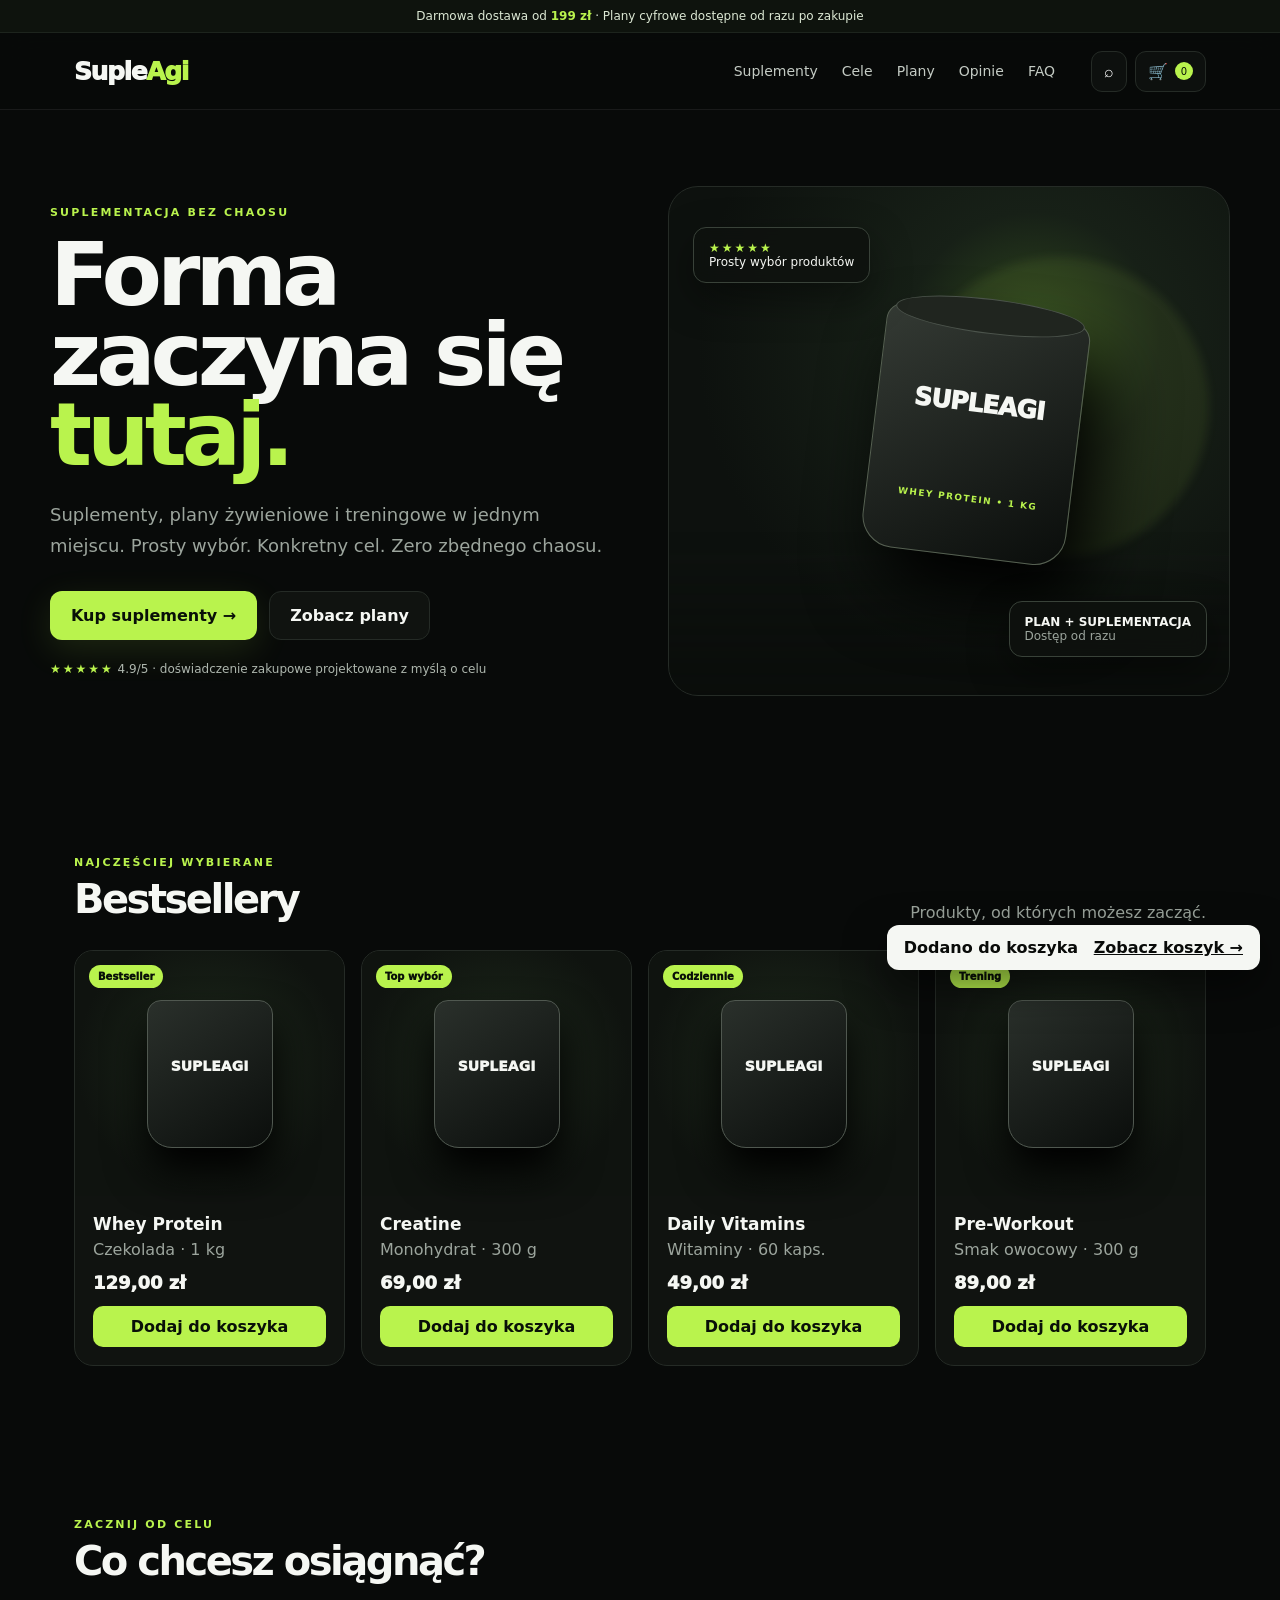
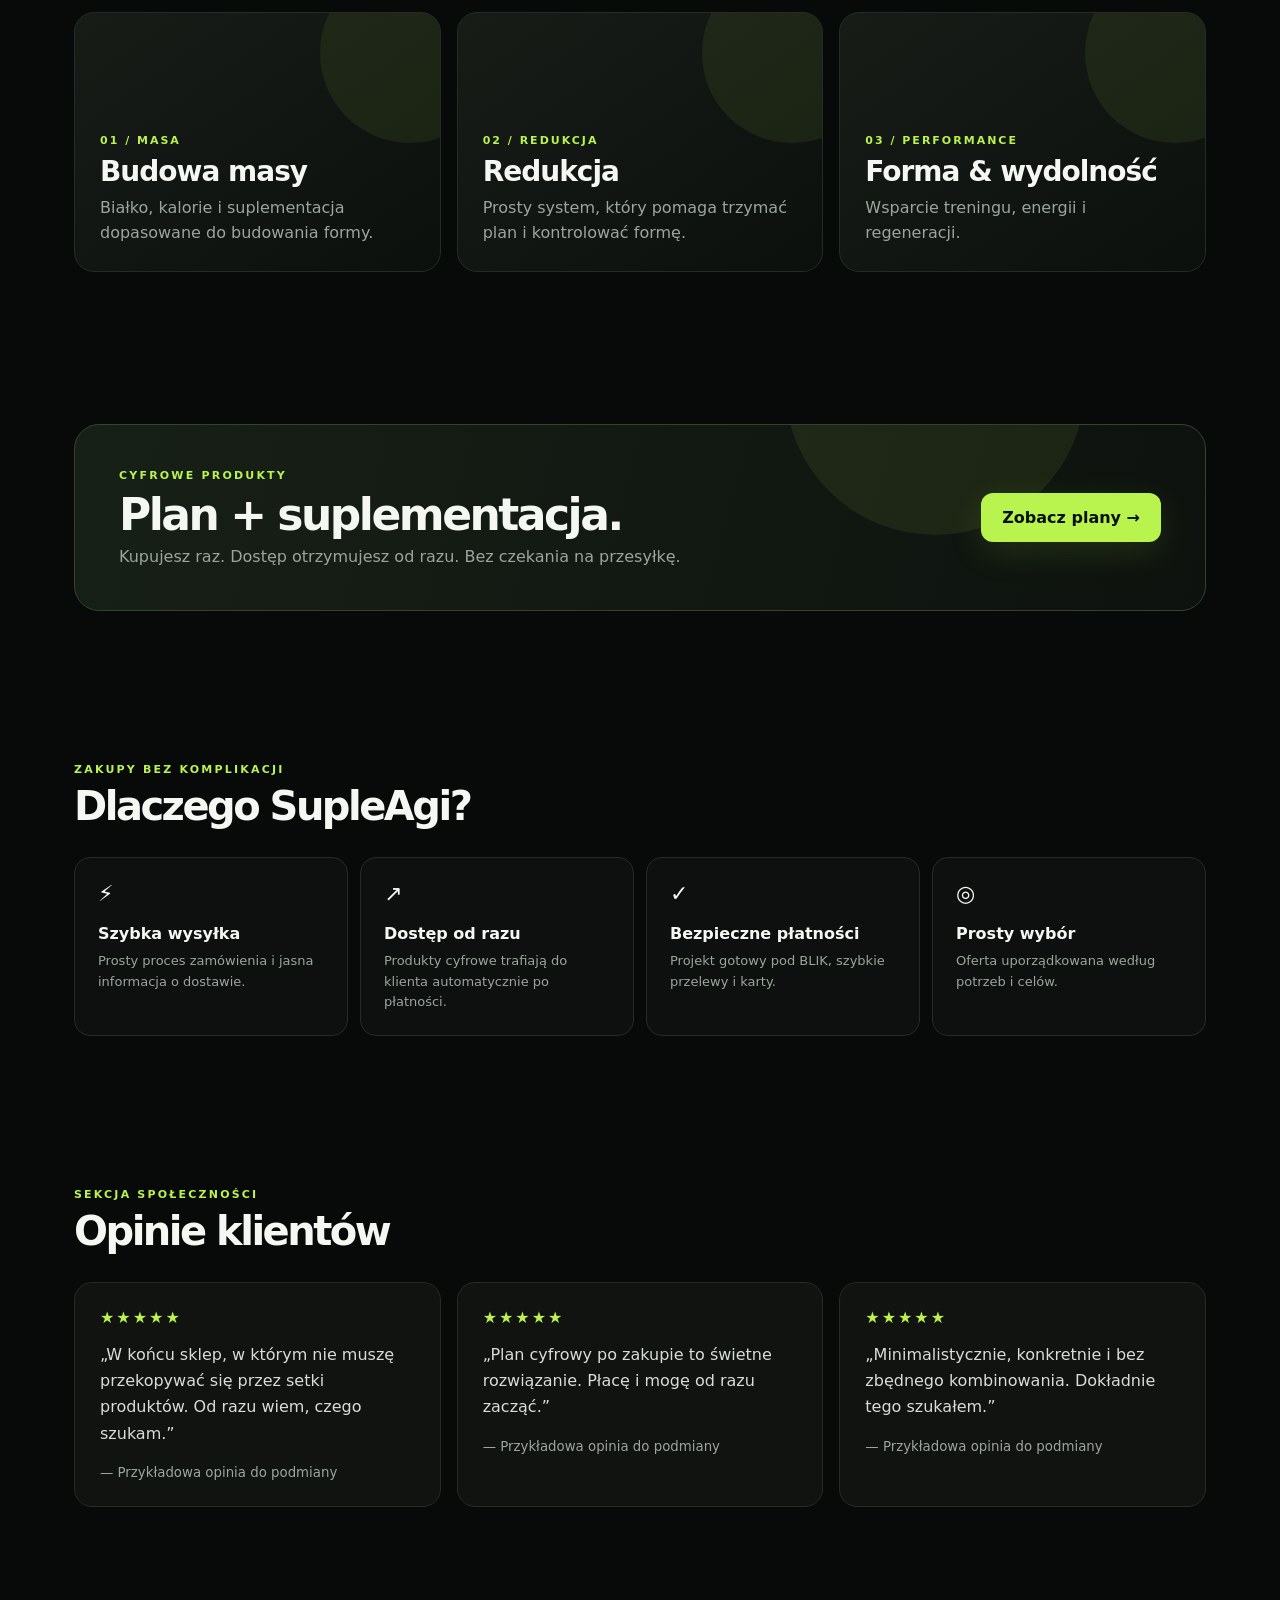
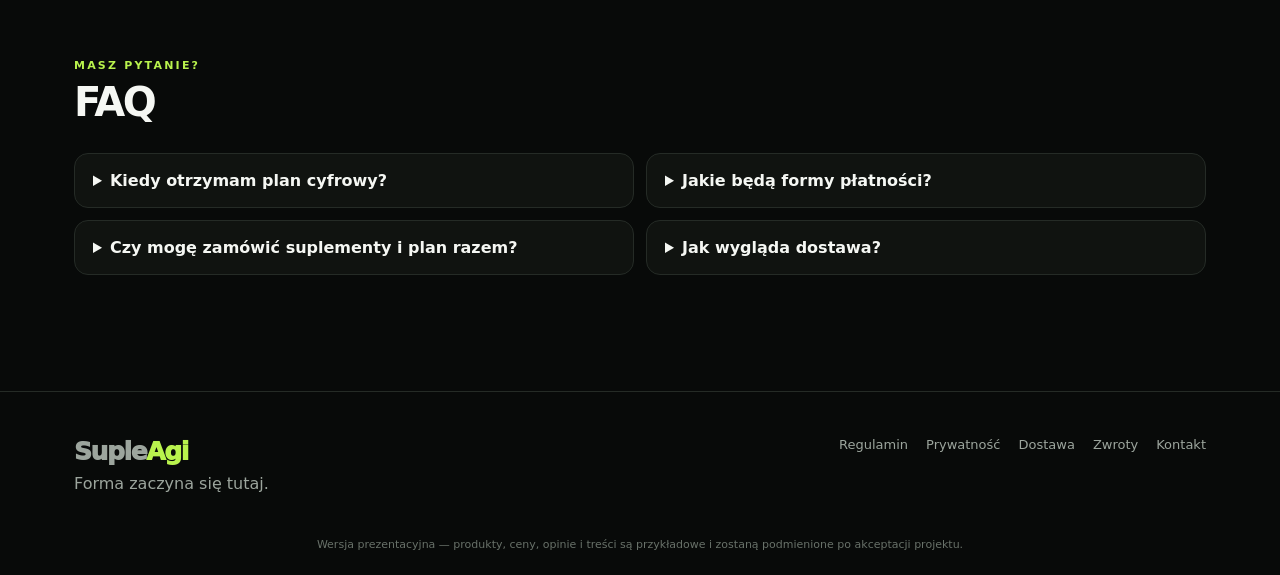
==== commit fbf89b19: "Polish SupleAgi demo for client presentation" ====
--- a/supleagi-demo/index.html
+++ b/supleagi-demo/index.html
@@ -28,7 +28,7 @@
 <style>@keyframes rise{from{opacity:0;transform:translateY(24px)}to{opacity:1;transform:none}}@keyframes floaty{0%,100%{transform:translateY(0) rotate(7deg)}50%{transform:translateY(-12px) rotate(7deg)}}.hero>div:first-child{animation:rise .8s ease both}.hero-art{animation:rise 1s .12s ease both}.tub{animation:floaty 4s ease-in-out infinite}.product{animation:rise .7s ease both}.product:nth-child(2){animation-delay:.08s}.product:nth-child(3){animation-delay:.16s}.product:nth-child(4){animation-delay:.24s}.cart-ico{display:inline-flex;gap:7px;align-items:center}.cart-ico #cartCount{min-width:18px;height:18px;border-radius:99px;background:var(--green);color:#091008;font-size:10px;display:grid;place-items:center}.cart a{margin-left:10px;text-decoration:underline}</style></head>
 <body>
 <div class="top">Darmowa dostawa od <b>199 zł</b> · Plany cyfrowe dostępne od razu po zakupie</div>
-<header><div class="wrap nav"><a class="logo" href="#">Suple<span>Agi</span></a><nav><a href="#produkty">Suplementy</a><a href="#cele">Cele</a><a href="#plany">Plany</a><a href="#opinie">Opinie</a><a href="#faq">FAQ</a></nav><div class="nav-actions"><button class="ico" aria-label="Szukaj">⌕</button><a class="ico cart-ico" aria-label="Koszyk" href="cart.html">🛒 <span id="cartCount">0</span></a></div></div></header>
+<header><div class="wrap nav"><a class="logo" href="#">Suple<span>Agi</span></a><nav><a href="#produkty">Suplementy</a><a href="#cele">Cele</a><a href="#plany">Plany</a><a href="#opinie">Opinie</a><a href="#faq">FAQ</a></nav><div class="nav-actions"><a class="ico" aria-label="Przejdź do sklepu" href="shop.html">⌕</a><a class="ico cart-ico" aria-label="Koszyk" href="cart.html">🛒 <span id="cartCount">0</span></a></div></div></header>
 
 <main>
 <section class="hero wrap"><div><div class="eyebrow">Suplementacja bez chaosu</div><h1>Forma zaczyna się <em>tutaj.</em></h1><p class="lead">Suplementy, plany żywieniowe i treningowe w jednym miejscu. Prosty wybór. Konkretny cel. Zero zbędnego chaosu.</p><div class="actions"><a class="btn primary" href="#produkty">Kup suplementy →</a><a class="btn secondary" href="#plany">Zobacz plany</a></div><div style="margin-top:22px;font-size:12px;color:#aeb7ae"><span class="stars">★★★★★</span> 4.9/5 · doświadczenie zakupowe projektowane z myślą o celu</div></div>
@@ -39,12 +39,12 @@
 </div></div></section>
 
 <section id="cele"><div class="wrap"><div class="section-title"><div><div class="eyebrow">Zacznij od celu</div><h2>Co chcesz osiągnąć?</h2></div></div><div class="goal-grid">
-<a class="goal" href="#"><span class="num">01 / MASA</span><h3>Budowa masy</h3><p class="muted">Białko, kalorie i suplementacja dopasowane do budowania formy.</p></a>
-<a class="goal" href="#"><span class="num">02 / REDUKCJA</span><h3>Redukcja</h3><p class="muted">Prosty system, który pomaga trzymać plan i kontrolować formę.</p></a>
-<a class="goal" href="#"><span class="num">03 / PERFORMANCE</span><h3>Forma & wydolność</h3><p class="muted">Wsparcie treningu, energii i regeneracji.</p></a>
+<a class="goal" href="shop.html"><span class="num">01 / MASA</span><h3>Budowa masy</h3><p class="muted">Białko, kalorie i suplementacja dopasowane do budowania formy.</p></a>
+<a class="goal" href="shop.html"><span class="num">02 / REDUKCJA</span><h3>Redukcja</h3><p class="muted">Prosty system, który pomaga trzymać plan i kontrolować formę.</p></a>
+<a class="goal" href="shop.html"><span class="num">03 / PERFORMANCE</span><h3>Forma & wydolność</h3><p class="muted">Wsparcie treningu, energii i regeneracji.</p></a>
 </div></div></section>
 
-<section id="plany"><div class="wrap"><div class="plan"><div><div class="eyebrow">Cyfrowe produkty</div><h2>Plan + suplementacja.</h2><p>Kupujesz raz. Dostęp otrzymujesz od razu. Bez czekania na przesyłkę.</p></div><a class="btn primary" href="#">Zobacz plany →</a></div></div></section>
+<section id="plany"><div class="wrap"><div class="plan"><div><div class="eyebrow">Cyfrowe produkty</div><h2>Plan + suplementacja.</h2><p>Kupujesz raz. Dostęp otrzymujesz od razu. Bez czekania na przesyłkę.</p></div><a class="btn primary" href="plan.html">Zobacz plany →</a></div></div></section>
 
 <section><div class="wrap"><div class="section-title"><div><div class="eyebrow">Zakupy bez komplikacji</div><h2>Dlaczego SupleAgi?</h2></div></div><div class="perks">
 <div class="perk"><div class="symbol">⚡</div><strong>Szybka wysyłka</strong><span>Prosty proces zamówienia i jasna informacja o dostawie.</span></div>
@@ -53,10 +53,10 @@
 <div class="perk"><div class="symbol">◎</div><strong>Prosty wybór</strong><span>Oferta uporządkowana według potrzeb i celów.</span></div>
 </div></div></section>
 
-<section id="opinie"><div class="wrap"><div class="section-title"><div><div class="eyebrow">Społeczność</div><h2>Opinie klientów</h2></div></div><div class="testimonials">
-<div class="quote"><span class="stars">★★★★★</span><p>„W końcu sklep, w którym nie muszę przekopywać się przez setki produktów. Od razu wiem, czego szukam.”</p><small>— Michał, Warszawa</small></div>
-<div class="quote"><span class="stars">★★★★★</span><p>„Plan cyfrowy po zakupie to świetne rozwiązanie. Płacę i mogę od razu zacząć.”</p><small>— Kamil, Kraków</small></div>
-<div class="quote"><span class="stars">★★★★★</span><p>„Minimalistycznie, konkretnie i bez zbędnego kombinowania. Dokładnie tego szukałem.”</p><small>— Patryk, Wrocław</small></div>
+<section id="opinie"><div class="wrap"><div class="section-title"><div><div class="eyebrow">Sekcja społeczności</div><h2>Opinie klientów</h2></div></div><div class="testimonials">
+<div class="quote"><span class="stars">★★★★★</span><p>„W końcu sklep, w którym nie muszę przekopywać się przez setki produktów. Od razu wiem, czego szukam.”</p><small>— Przykładowa opinia do podmiany</small></div>
+<div class="quote"><span class="stars">★★★★★</span><p>„Plan cyfrowy po zakupie to świetne rozwiązanie. Płacę i mogę od razu zacząć.”</p><small>— Przykładowa opinia do podmiany</small></div>
+<div class="quote"><span class="stars">★★★★★</span><p>„Minimalistycznie, konkretnie i bez zbędnego kombinowania. Dokładnie tego szukałem.”</p><small>— Przykładowa opinia do podmiany</small></div>
 </div></div></section>
 
 <section id="faq"><div class="wrap"><div class="section-title"><div><div class="eyebrow">Masz pytanie?</div><h2>FAQ</h2></div></div><div class="faq">
@@ -67,7 +67,7 @@
 </div></div></section>
 </main>
 
-<footer><div class="wrap footer"><div><div class="logo">Suple<span>Agi</span></div><div style="margin-top:8px">Forma zaczyna się tutaj.</div></div><div class="footer-links"><a href="#">Regulamin</a><a href="#">Prywatność</a><a href="#">Dostawa</a><a href="#">Zwroty</a><a href="#">Kontakt</a></div></div></footer>
+<footer><div class="wrap footer"><div><div class="logo">Suple<span>Agi</span></div><div style="margin-top:8px">Forma zaczyna się tutaj.</div></div><div class="footer-links"><a href="#">Regulamin</a><a href="#">Prywatność</a><a href="#">Dostawa</a><a href="#">Zwroty</a><a href="mailto:kontakt@supleagi.pl">Kontakt</a></div></div></footer><div class="wrap" style="padding-bottom:24px;font-size:11px;color:#687169;text-align:center">Wersja prezentacyjna — produkty, ceny, opinie i treści są przykładowe i zostaną podmienione po akceptacji projektu.</div>
 <div id="cart" class="cart"><span id="toastText">Dodano do koszyka</span> <a href="cart.html">Zobacz koszyk →</a></div>
 <script src="app.js"></script>
 <script>
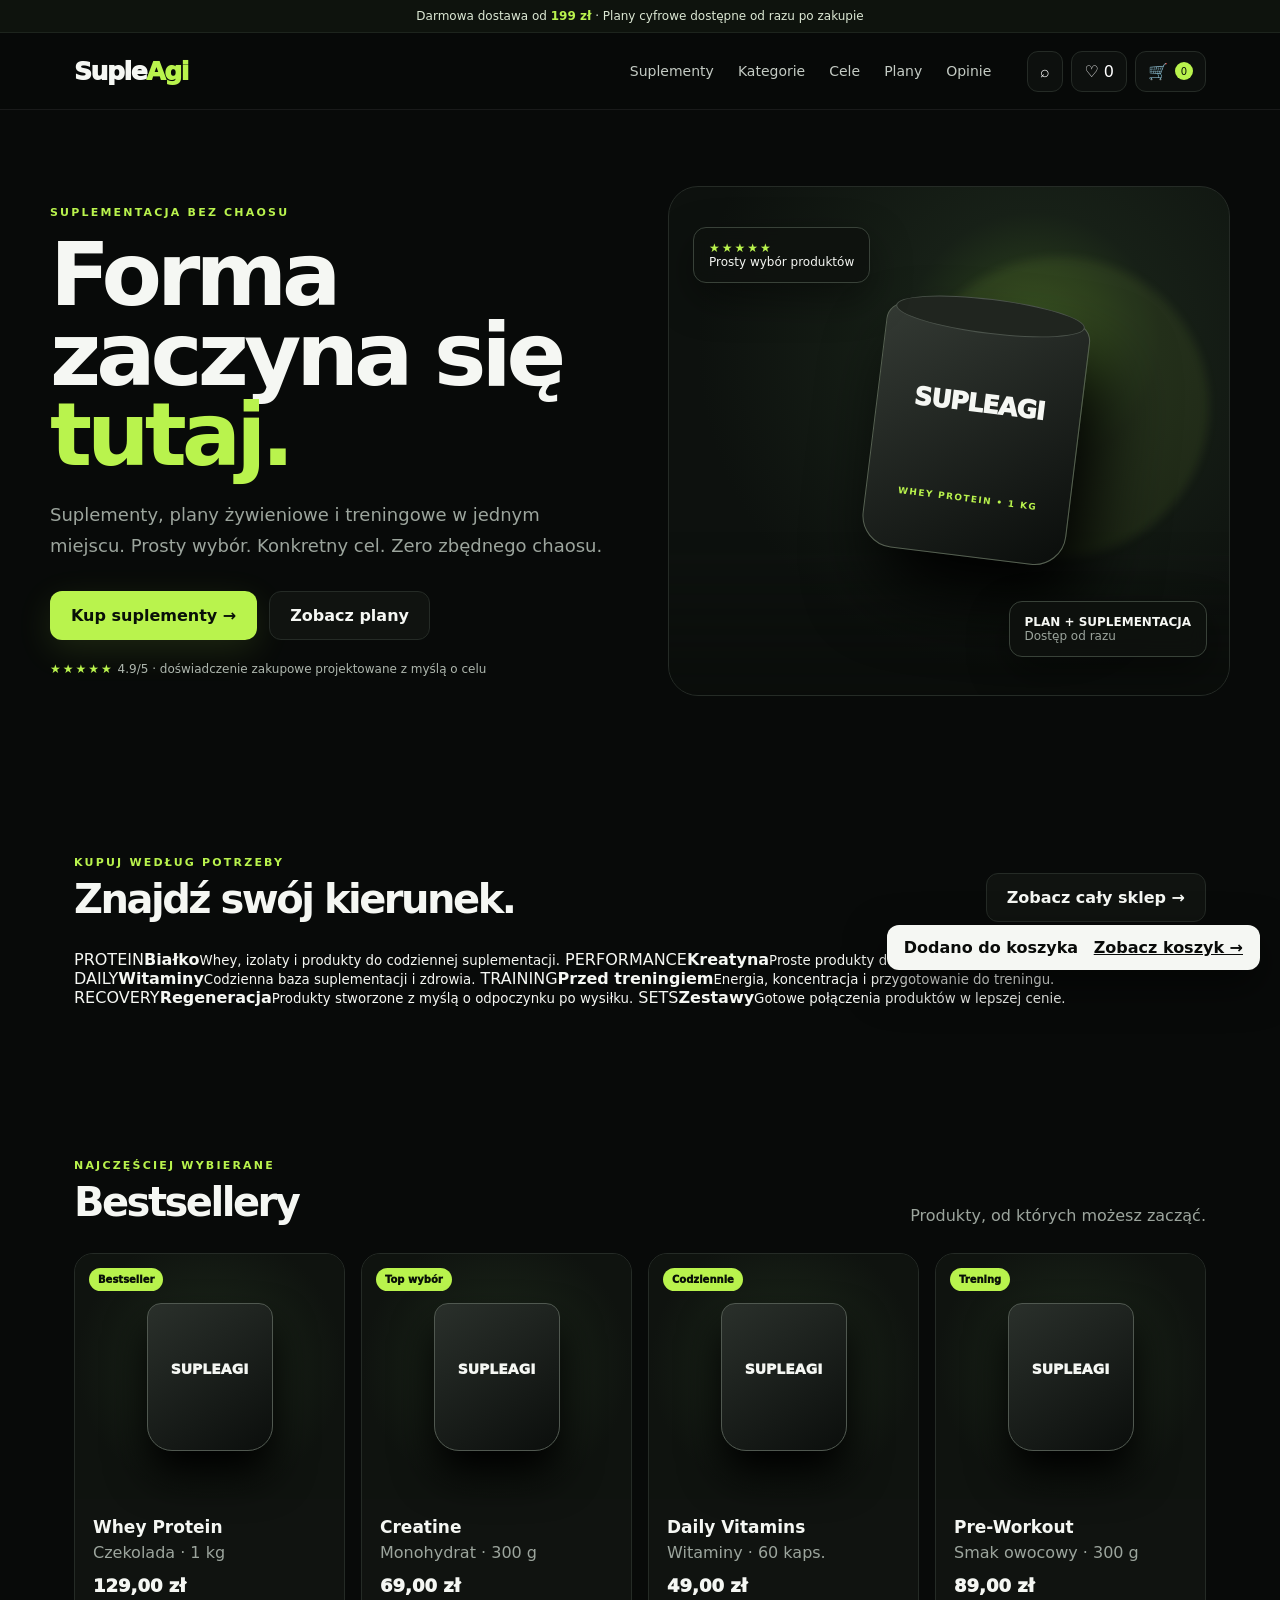
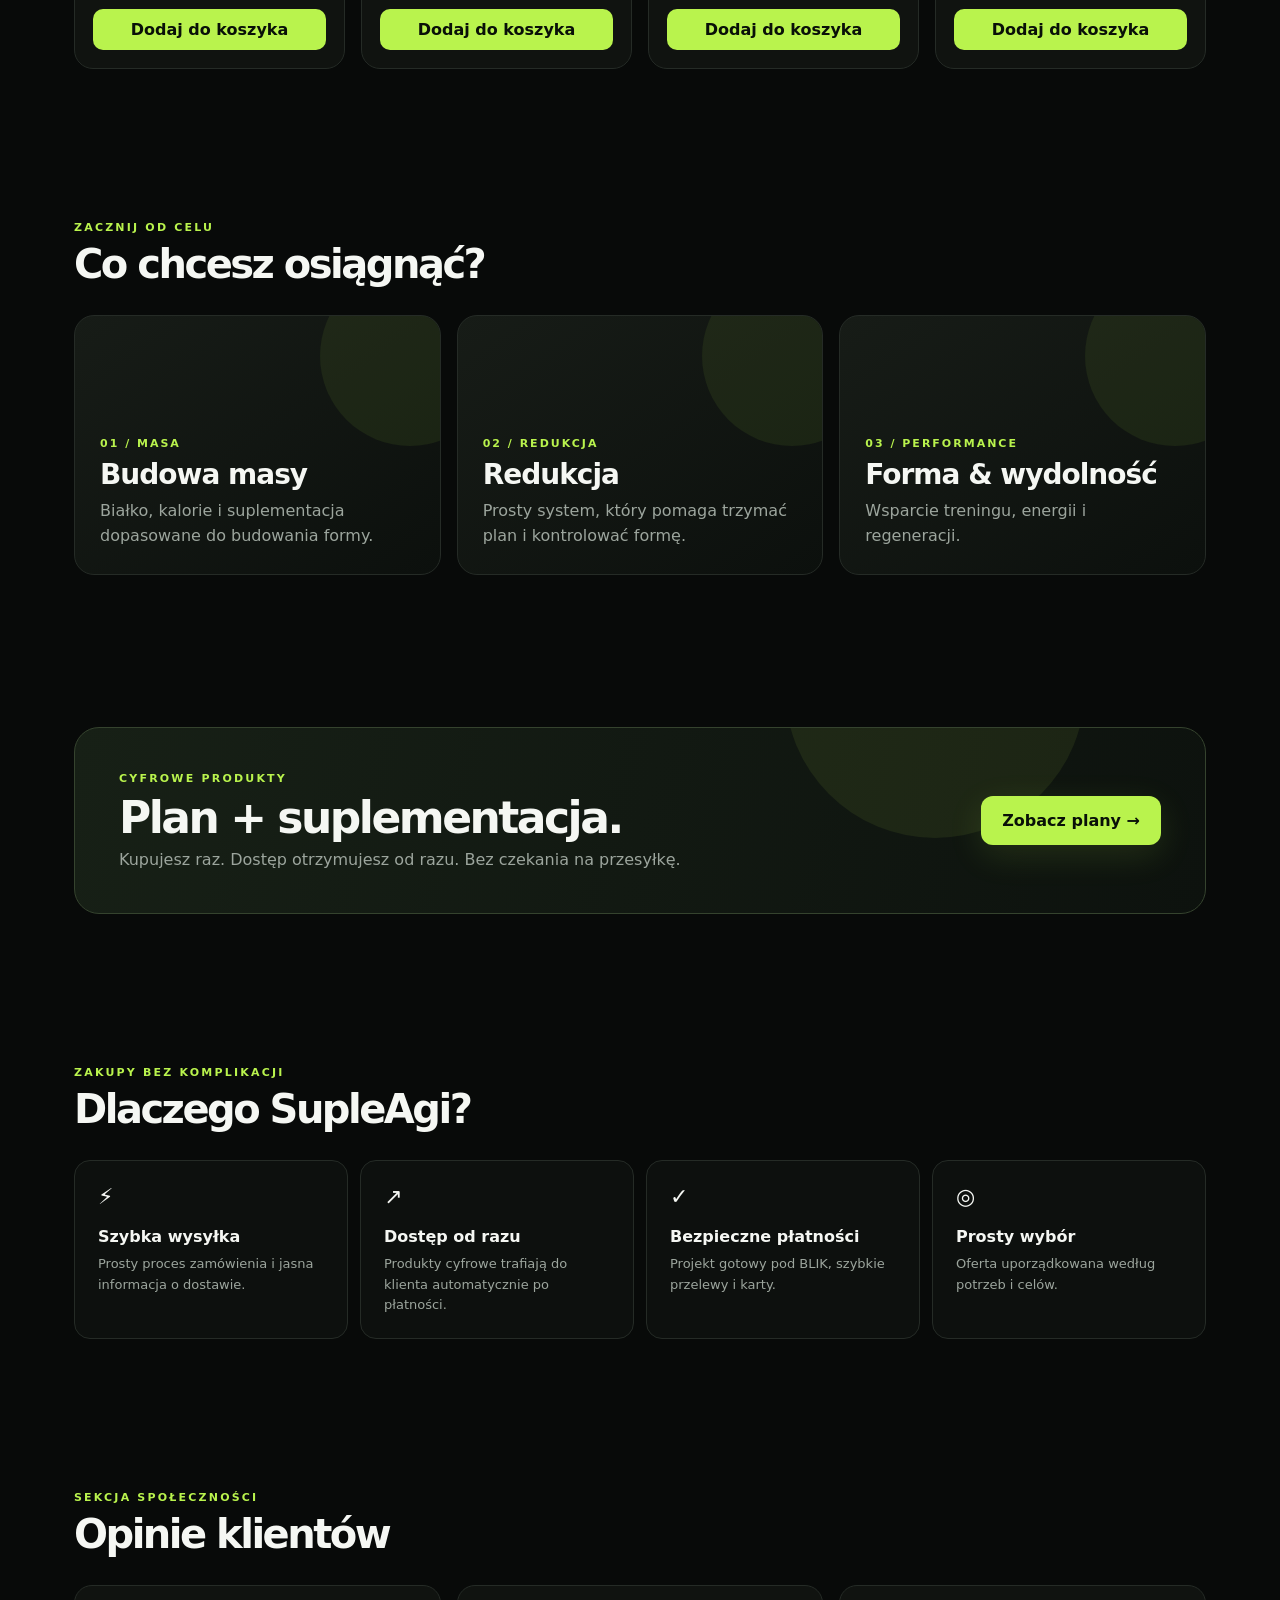
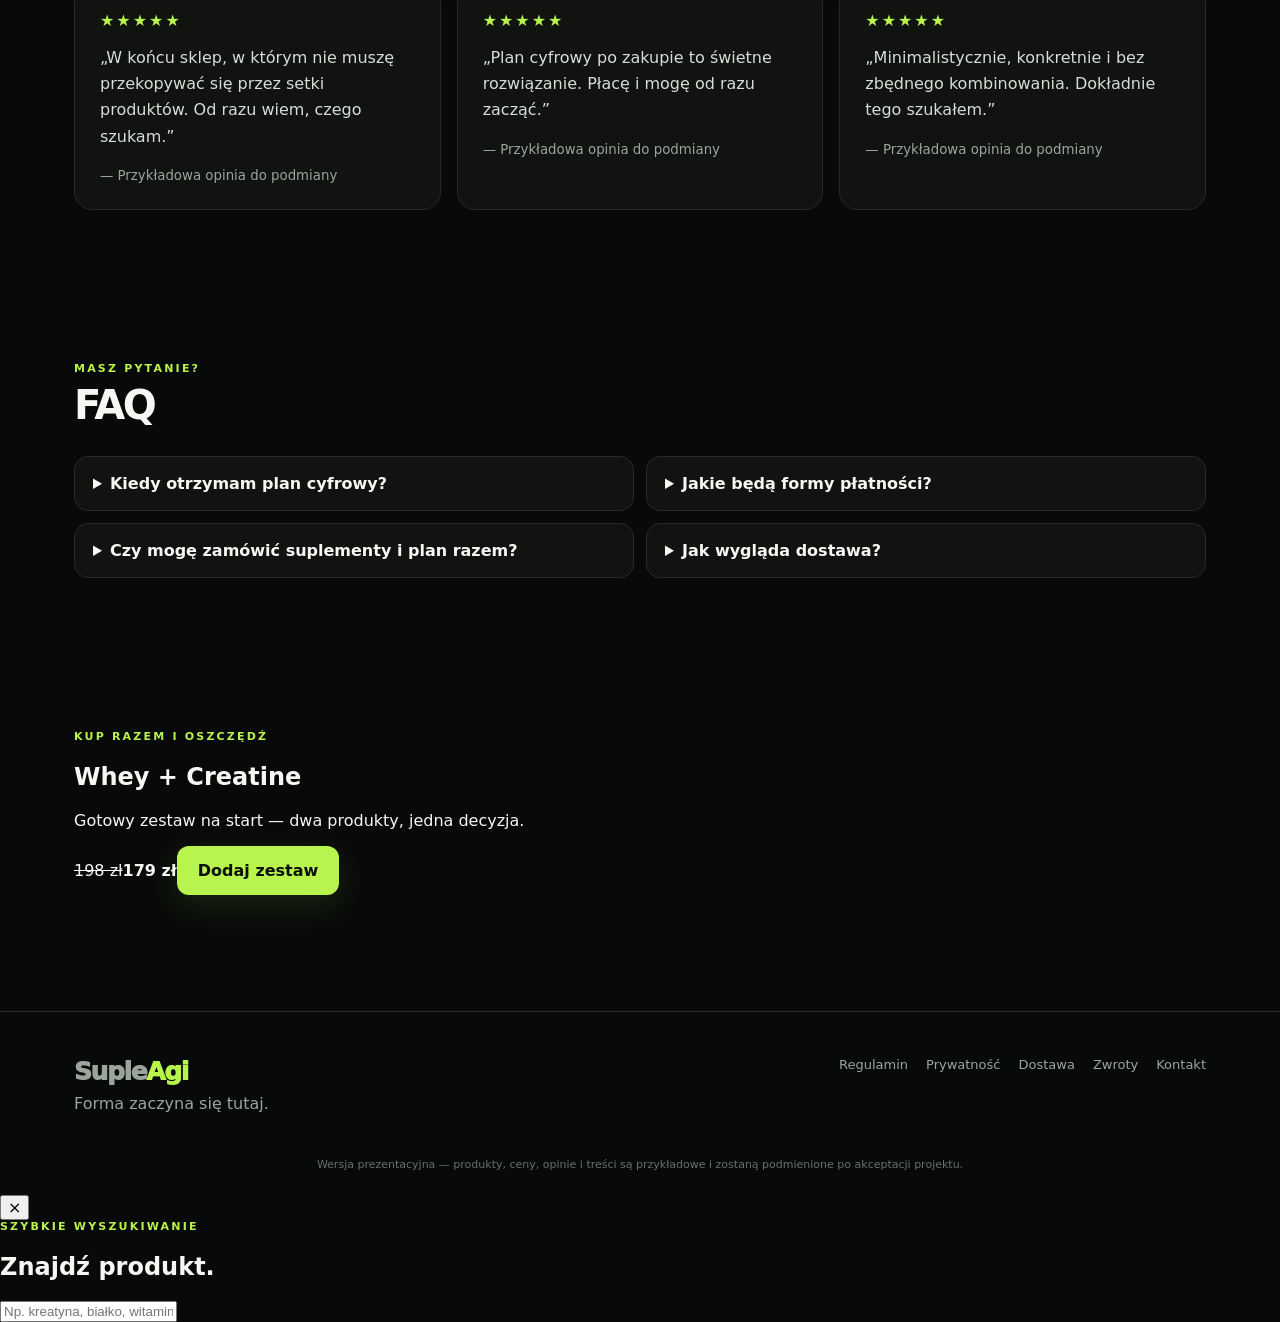
==== commit 3716b1f3: "Upgrade SupleAgi homepage to WOW v2" ====
--- a/supleagi-demo/index.html
+++ b/supleagi-demo/index.html
@@ -28,13 +28,20 @@
 <style>@keyframes rise{from{opacity:0;transform:translateY(24px)}to{opacity:1;transform:none}}@keyframes floaty{0%,100%{transform:translateY(0) rotate(7deg)}50%{transform:translateY(-12px) rotate(7deg)}}.hero>div:first-child{animation:rise .8s ease both}.hero-art{animation:rise 1s .12s ease both}.tub{animation:floaty 4s ease-in-out infinite}.product{animation:rise .7s ease both}.product:nth-child(2){animation-delay:.08s}.product:nth-child(3){animation-delay:.16s}.product:nth-child(4){animation-delay:.24s}.cart-ico{display:inline-flex;gap:7px;align-items:center}.cart-ico #cartCount{min-width:18px;height:18px;border-radius:99px;background:var(--green);color:#091008;font-size:10px;display:grid;place-items:center}.cart a{margin-left:10px;text-decoration:underline}</style></head>
 <body>
 <div class="top">Darmowa dostawa od <b>199 zł</b> · Plany cyfrowe dostępne od razu po zakupie</div>
-<header><div class="wrap nav"><a class="logo" href="#">Suple<span>Agi</span></a><nav><a href="#produkty">Suplementy</a><a href="#cele">Cele</a><a href="#plany">Plany</a><a href="#opinie">Opinie</a><a href="#faq">FAQ</a></nav><div class="nav-actions"><a class="ico" aria-label="Przejdź do sklepu" href="shop.html">⌕</a><a class="ico cart-ico" aria-label="Koszyk" href="cart.html">🛒 <span id="cartCount">0</span></a></div></div></header>
+<header><div class="wrap nav"><a class="logo" href="#">Suple<span>Agi</span></a><nav><a href="#produkty">Suplementy</a><a href="#kategorie">Kategorie</a><a href="#cele">Cele</a><a href="#plany">Plany</a><a href="#opinie">Opinie</a></nav><div class="nav-actions"><button class="ico" onclick="openSearch()" aria-label="Szukaj">⌕</button><a class="ico" href="#wishlist" aria-label="Ulubione">♡ <span id="wishCount">0</span></a><a class="ico cart-ico" aria-label="Koszyk" href="cart.html">🛒 <span id="cartCount">0</span></a></div></div></header>
 
 <main>
 <section class="hero wrap"><div><div class="eyebrow">Suplementacja bez chaosu</div><h1>Forma zaczyna się <em>tutaj.</em></h1><p class="lead">Suplementy, plany żywieniowe i treningowe w jednym miejscu. Prosty wybór. Konkretny cel. Zero zbędnego chaosu.</p><div class="actions"><a class="btn primary" href="#produkty">Kup suplementy →</a><a class="btn secondary" href="#plany">Zobacz plany</a></div><div style="margin-top:22px;font-size:12px;color:#aeb7ae"><span class="stars">★★★★★</span> 4.9/5 · doświadczenie zakupowe projektowane z myślą o celu</div></div>
 <div class="hero-art"><div class="orb"></div><div class="float f1"><span class="stars">★★★★★</span><br>Prosty wybór produktów</div><div class="tub"><div class="lid"></div></div><div class="float f2"><b>PLAN + SUPLEMENTACJA</b><br><span class="muted">Dostęp od razu</span></div></div></section>
 
-<section id="produkty"><div class="wrap"><div class="section-title"><div><div class="eyebrow">Najczęściej wybierane</div><h2>Bestsellery</h2></div><p>Produkty, od których możesz zacząć.</p></div><div class="products">
+<section id="kategorie"><div class="wrap"><div class="section-title"><div><div class="eyebrow">Kupuj według potrzeby</div><h2>Znajdź swój kierunek.</h2></div><a class="btn secondary" href="shop.html">Zobacz cały sklep →</a></div><div class="category-grid">
+<a class="category" href="shop.html"><span>PROTEIN</span><strong>Białko</strong><small>Whey, izolaty i produkty do codziennej suplementacji.</small></a>
+<a class="category" href="shop.html"><span>PERFORMANCE</span><strong>Kreatyna</strong><small>Proste produkty do wsparcia treningu i progresu.</small></a>
+<a class="category" href="shop.html"><span>DAILY</span><strong>Witaminy</strong><small>Codzienna baza suplementacji i zdrowia.</small></a>
+<a class="category" href="shop.html"><span>TRAINING</span><strong>Przed treningiem</strong><small>Energia, koncentracja i przygotowanie do treningu.</small></a>
+<a class="category" href="shop.html"><span>RECOVERY</span><strong>Regeneracja</strong><small>Produkty stworzone z myślą o odpoczynku po wysiłku.</small></a>
+<a class="category" href="shop.html"><span>SETS</span><strong>Zestawy</strong><small>Gotowe połączenia produktów w lepszej cenie.</small></a>
+</div></div></section><section id="produkty"><div class="wrap"><div class="section-title"><div><div class="eyebrow">Najczęściej wybierane</div><h2>Bestsellery</h2></div><p>Produkty, od których możesz zacząć.</p></div><div class="products">
 <article class="product"><div class="pimage"><span class="badge">Bestseller</span><div class="mini-tub"></div></div><div class="pinfo"><h3>Whey Protein</h3><div class="muted">Czekolada · 1 kg</div><div class="price">129,00 zł</div><button class="buy" onclick="add('Whey Protein')">Dodaj do koszyka</button></div></article><article class="product"><div class="pimage"><span class="badge">Top wybór</span><div class="mini-tub"></div></div><div class="pinfo"><h3>Creatine</h3><div class="muted">Monohydrat · 300 g</div><div class="price">69,00 zł</div><button class="buy" onclick="add('Creatine')">Dodaj do koszyka</button></div></article><article class="product"><div class="pimage"><span class="badge">Codziennie</span><div class="mini-tub"></div></div><div class="pinfo"><h3>Daily Vitamins</h3><div class="muted">Witaminy · 60 kaps.</div><div class="price">49,00 zł</div><button class="buy" onclick="add('Daily Vitamins')">Dodaj do koszyka</button></div></article><article class="product"><div class="pimage"><span class="badge">Trening</span><div class="mini-tub"></div></div><div class="pinfo"><h3>Pre-Workout</h3><div class="muted">Smak owocowy · 300 g</div><div class="price">89,00 zł</div><button class="buy" onclick="add('Pre-Workout')">Dodaj do koszyka</button></div></article>
 </div></div></section>
 
@@ -65,10 +72,12 @@
 <details><summary>Czy mogę zamówić suplementy i plan razem?</summary><p>Tak. Docelowy koszyk WooCommerce może obsługiwać produkty fizyczne i cyfrowe w jednym zamówieniu.</p></details>
 <details><summary>Jak wygląda dostawa?</summary><p>Sklep można skonfigurować z dostawą kurierską oraz paczkomatami, np. przez integrację z operatorem logistycznym.</p></details>
 </div></div></section>
+<section id="zestawy"><div class="wrap"><div class="bundle"><div><div class="eyebrow">Kup razem i oszczędź</div><h2>Whey + Creatine</h2><p>Gotowy zestaw na start — dwa produkty, jedna decyzja.</p></div><div class="bundle-price"><s>198 zł</s><strong>179 zł</strong><button class="btn primary" onclick="addBundle()">Dodaj zestaw</button></div></div></div></section>
 </main>
 
 <footer><div class="wrap footer"><div><div class="logo">Suple<span>Agi</span></div><div style="margin-top:8px">Forma zaczyna się tutaj.</div></div><div class="footer-links"><a href="#">Regulamin</a><a href="#">Prywatność</a><a href="#">Dostawa</a><a href="#">Zwroty</a><a href="mailto:kontakt@supleagi.pl">Kontakt</a></div></div></footer><div class="wrap" style="padding-bottom:24px;font-size:11px;color:#687169;text-align:center">Wersja prezentacyjna — produkty, ceny, opinie i treści są przykładowe i zostaną podmienione po akceptacji projektu.</div>
 <div id="cart" class="cart"><span id="toastText">Dodano do koszyka</span> <a href="cart.html">Zobacz koszyk →</a></div>
+<div id="searchOverlay" class="search-overlay" onclick="if(event.target===this)closeSearch()"><div class="search-box"><button onclick="closeSearch()">×</button><div class="eyebrow">Szybkie wyszukiwanie</div><h2>Znajdź produkt.</h2><input id="searchInput" oninput="searchHome()" placeholder="Np. kreatyna, białko, witaminy…"><div id="searchResults"></div></div></div>
 <script src="app.js"></script>
 <script>
 function add(name){const prices={'Whey Protein':129,'Creatine':69,'Daily Vitamins':49,'Pre-Workout':89};addToCart(name,prices[name]||0)}
